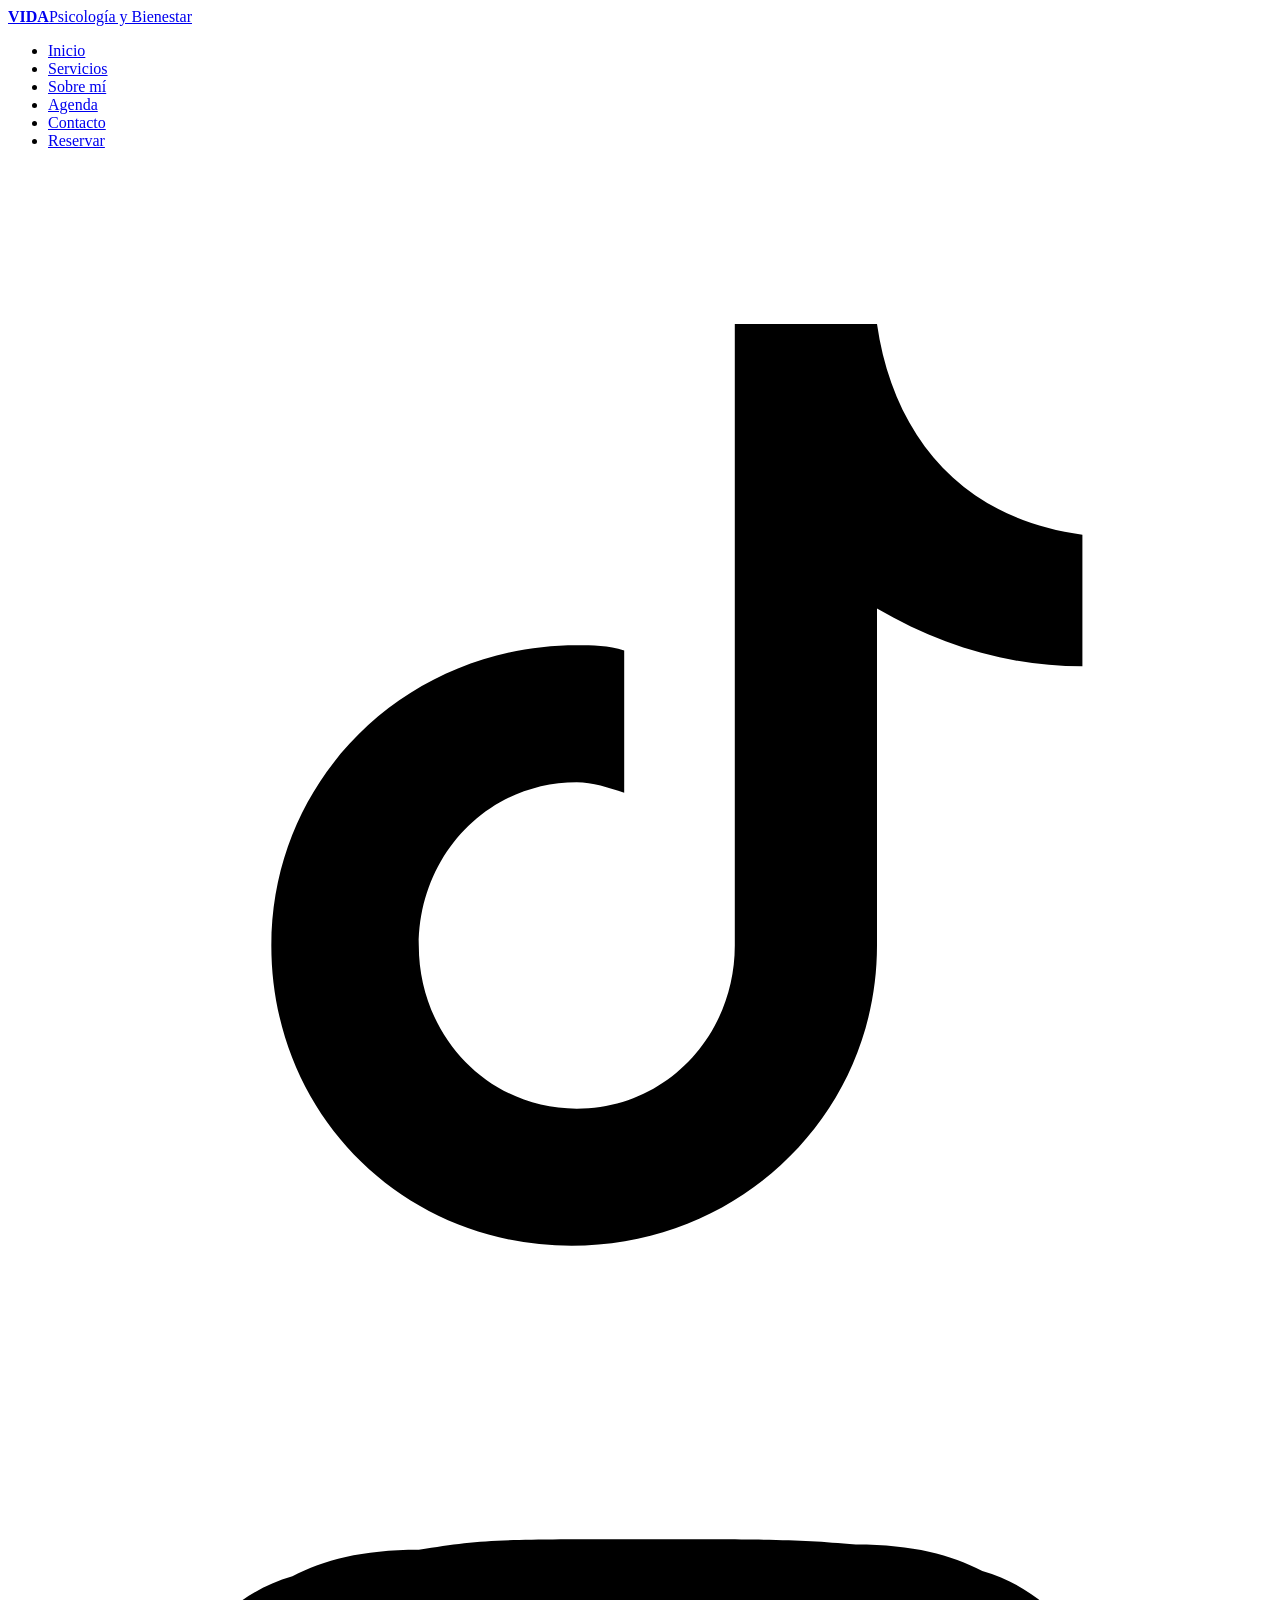
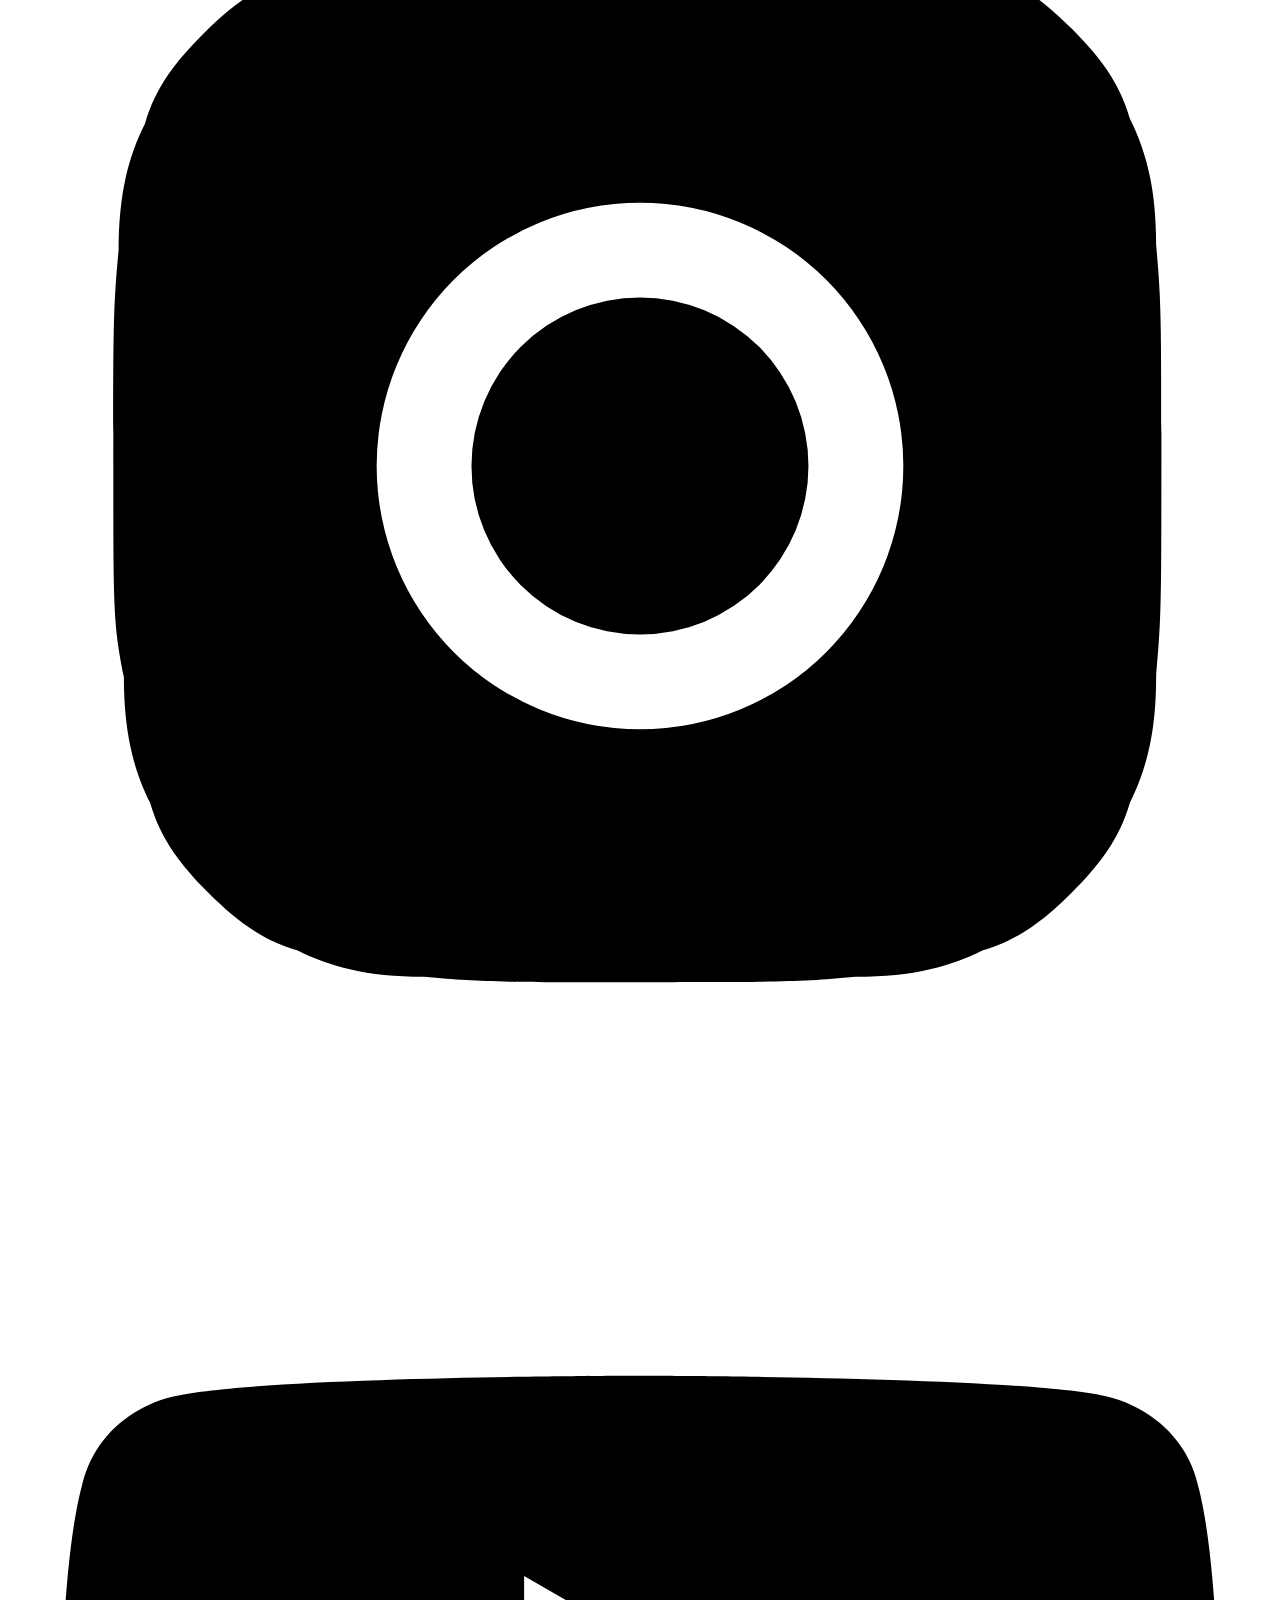
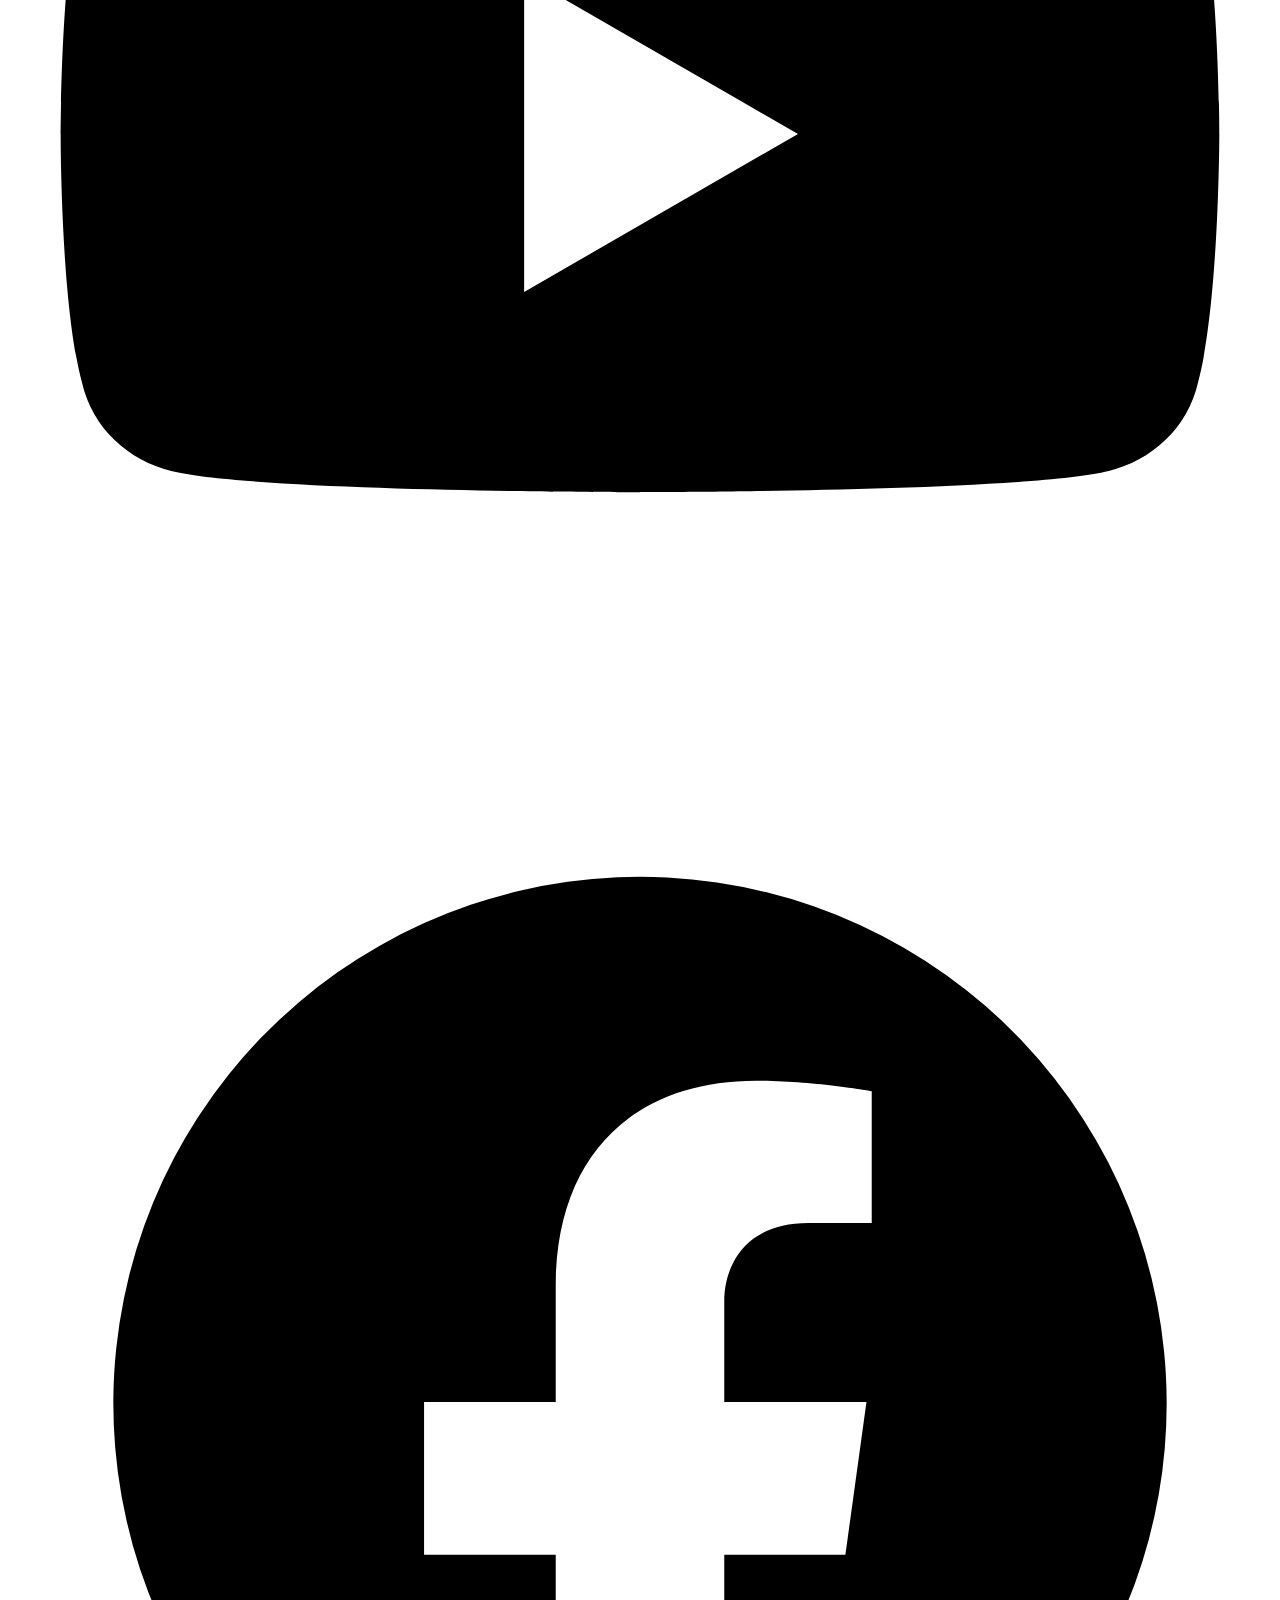
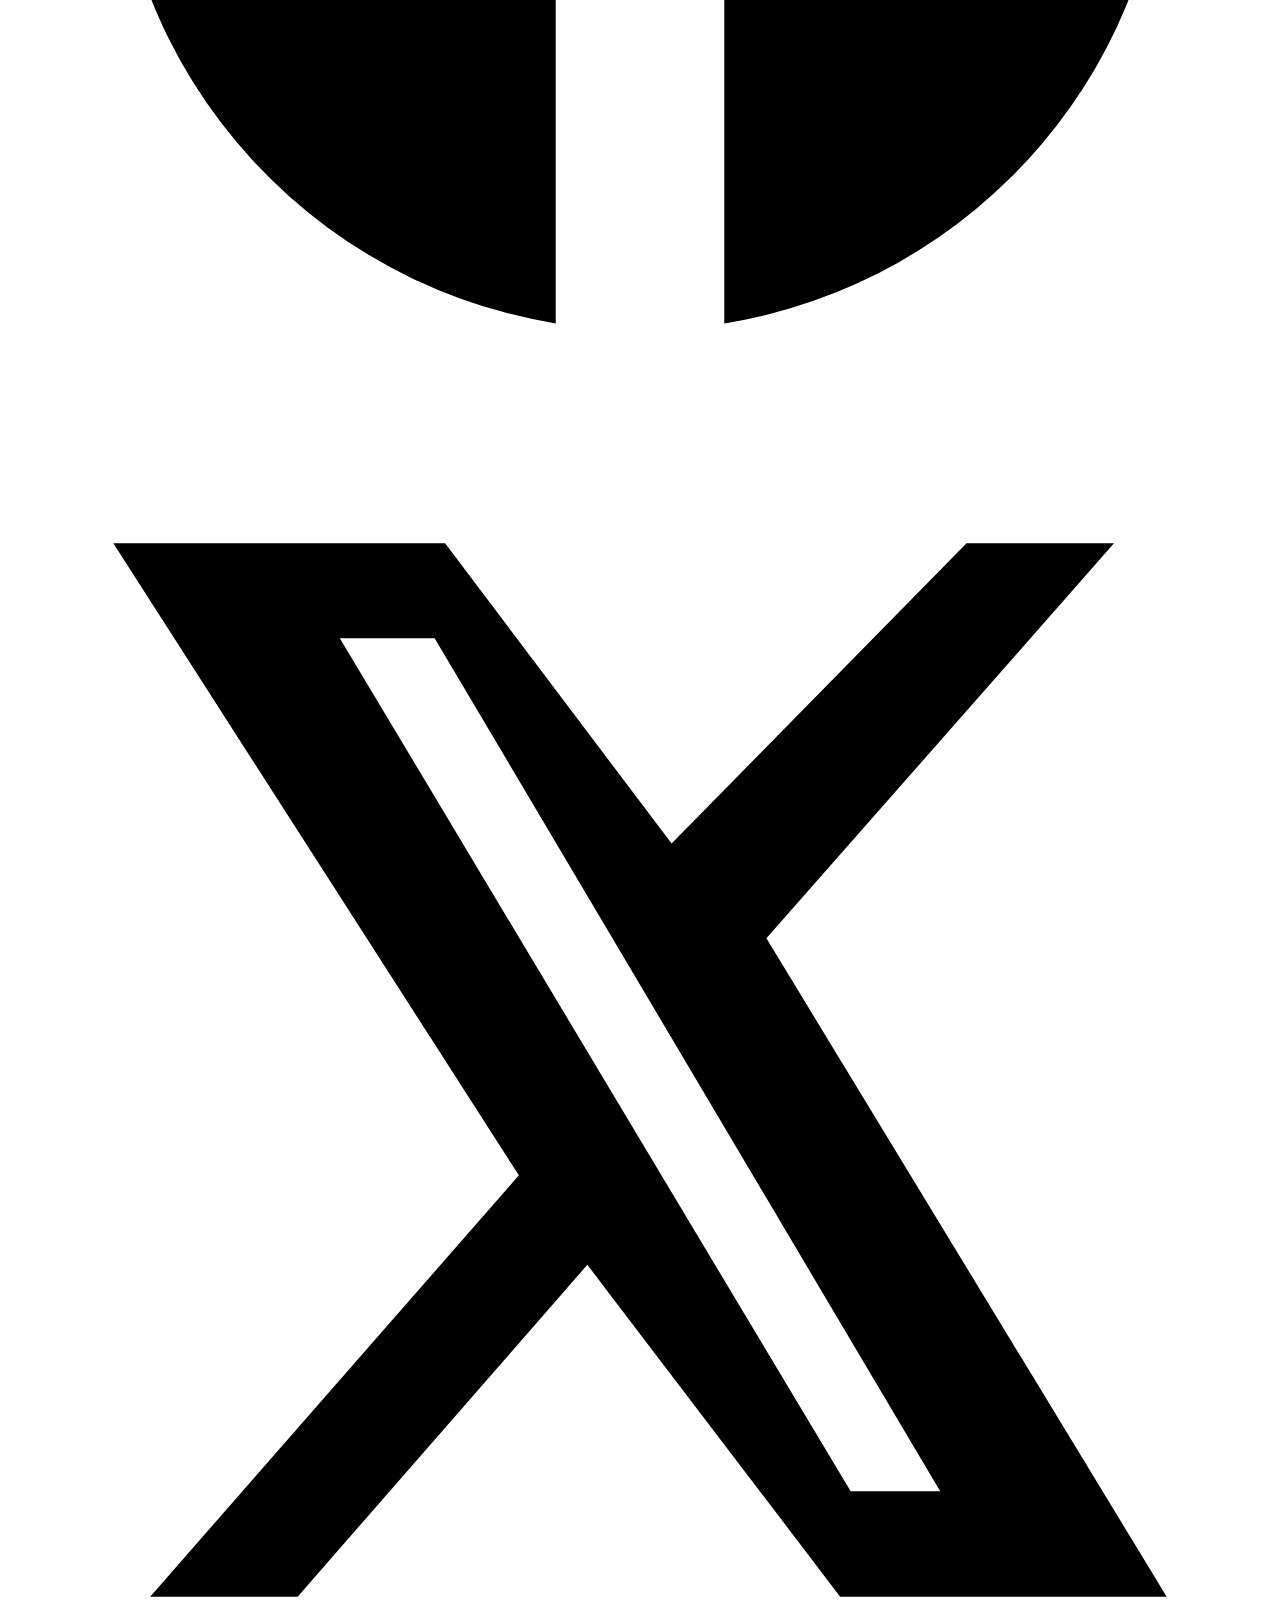
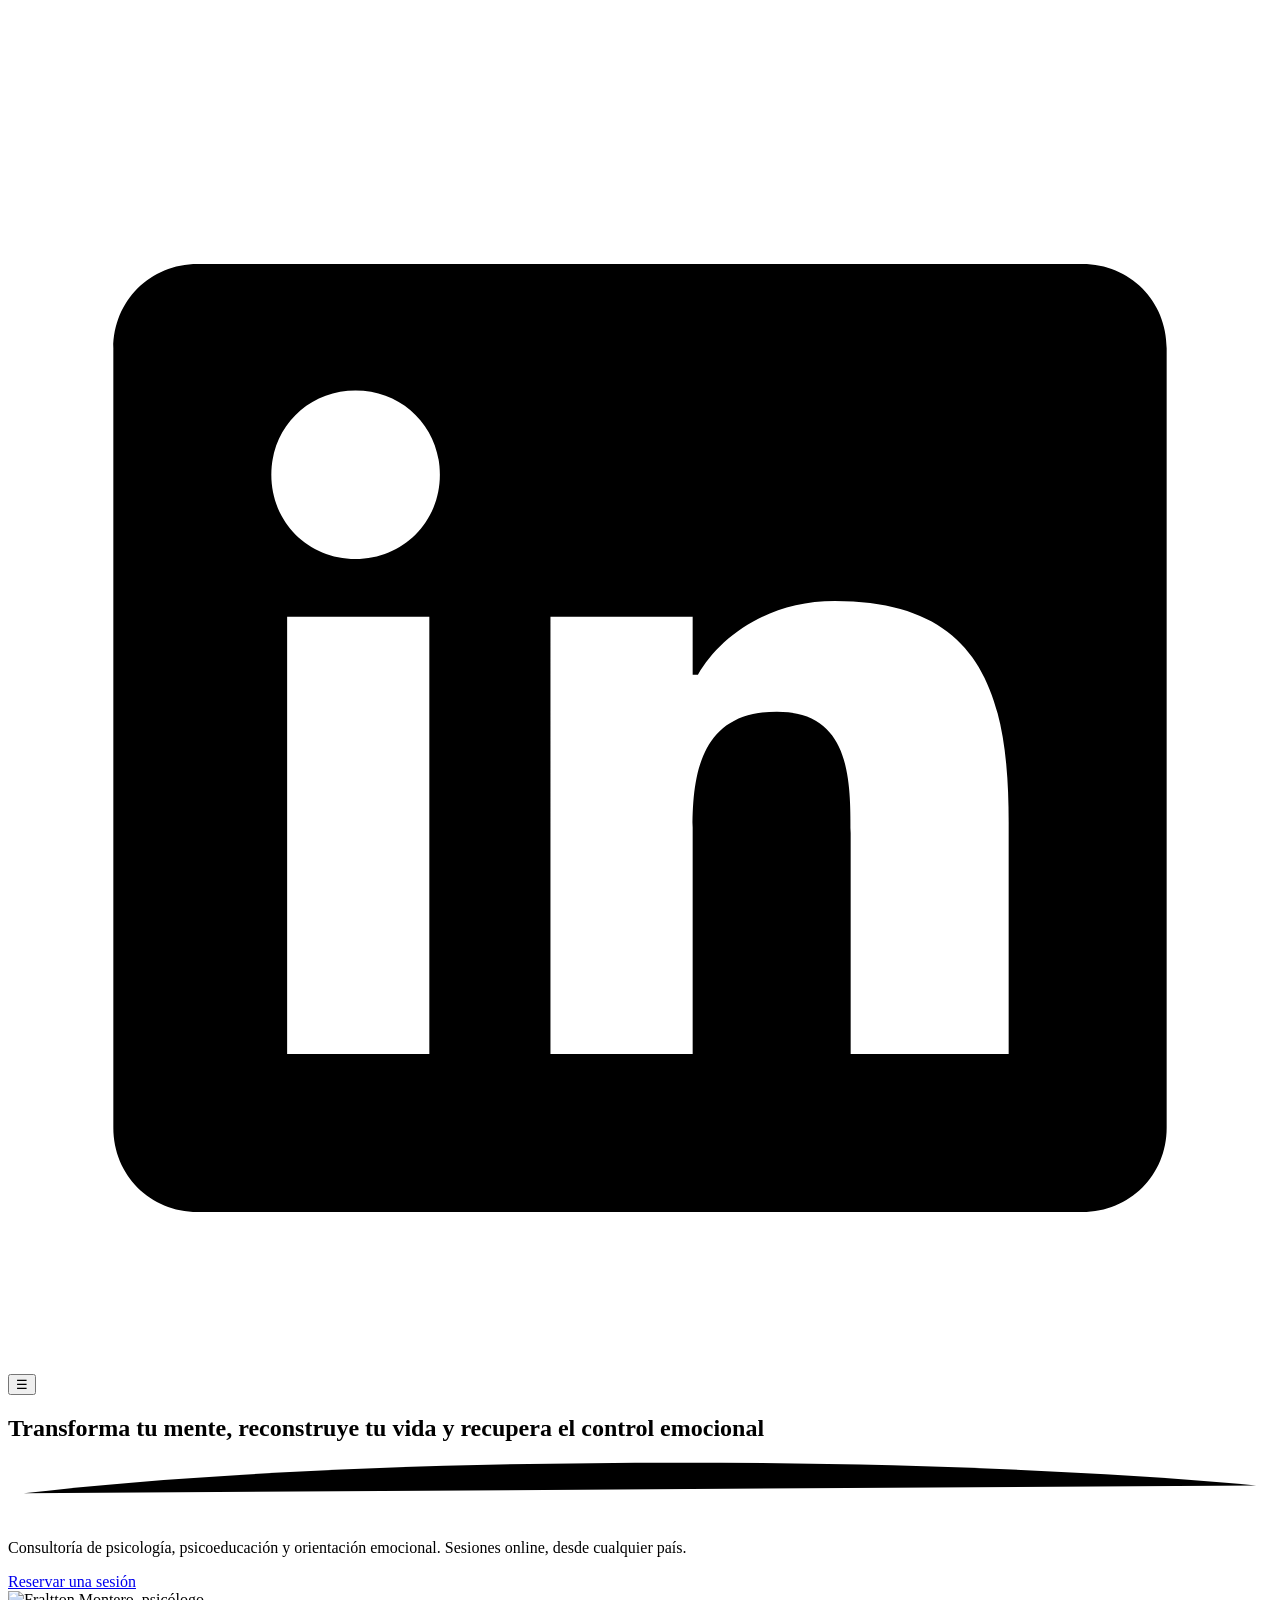
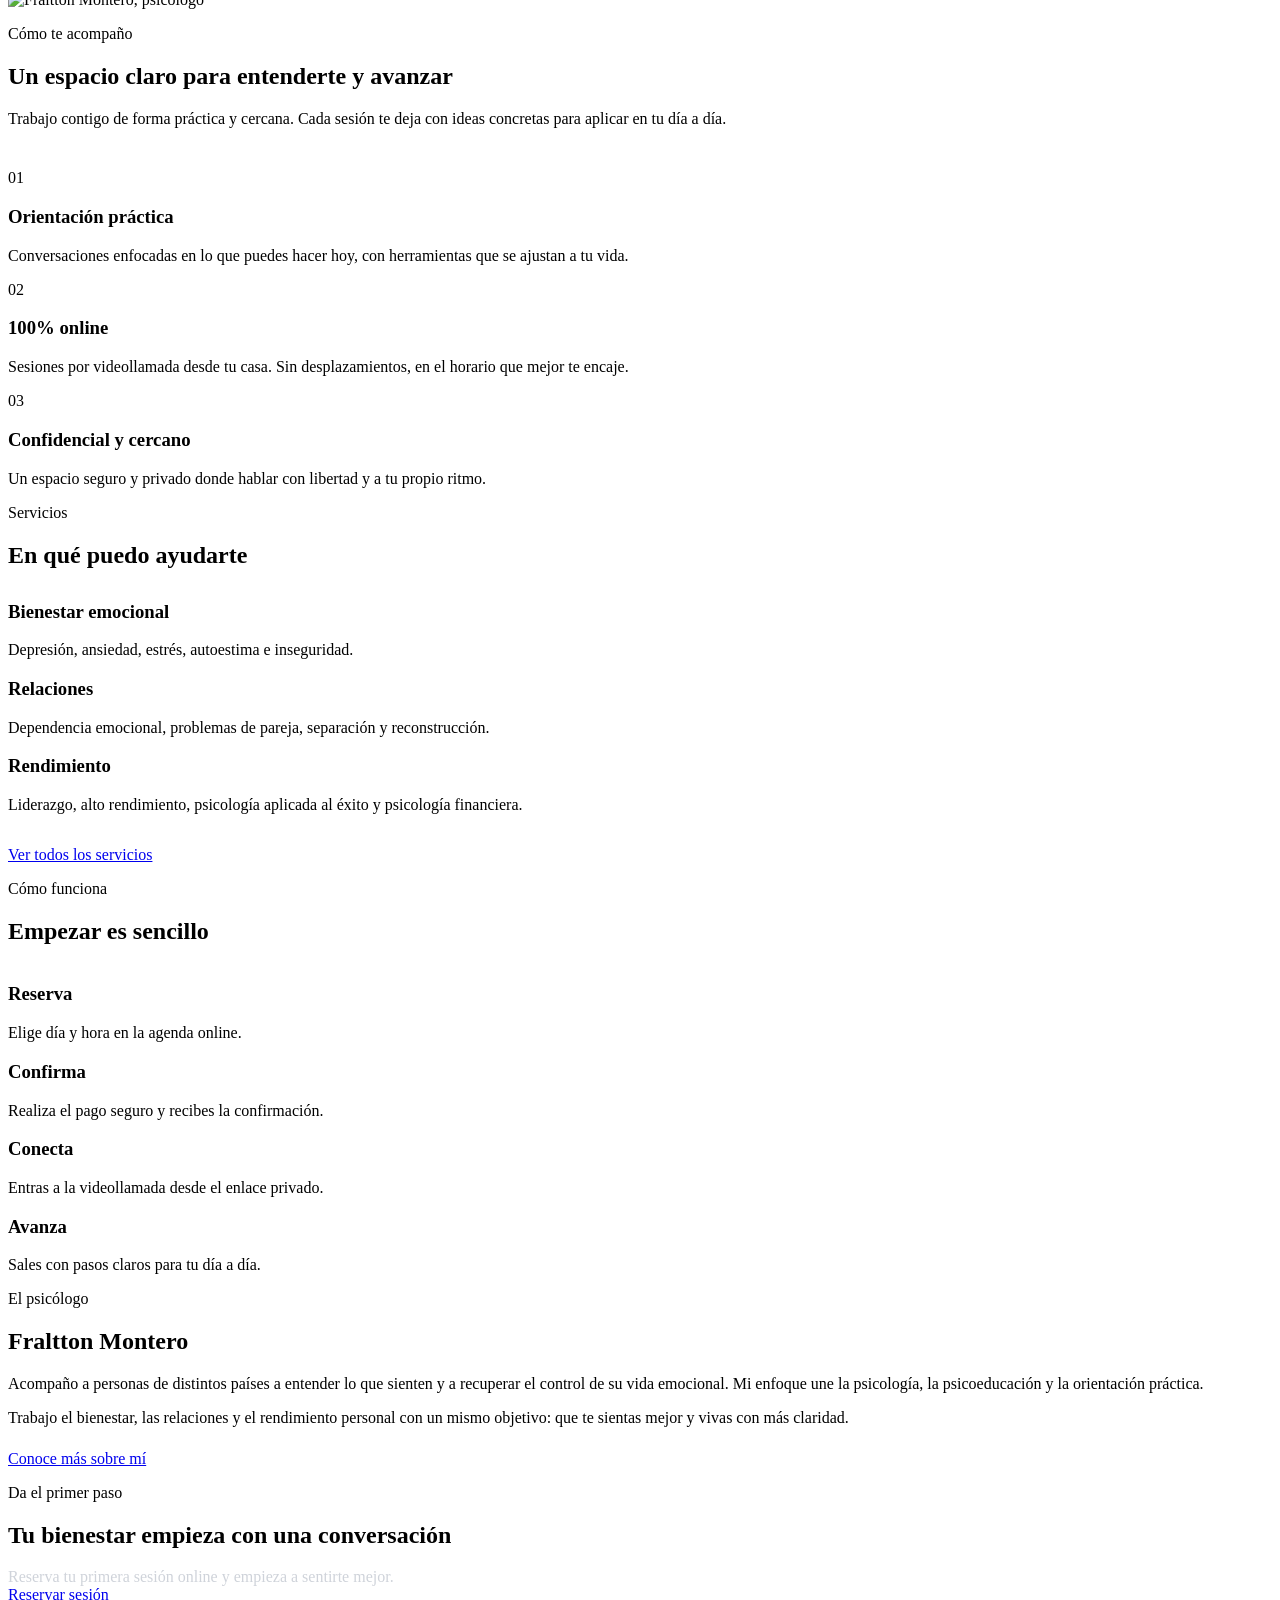
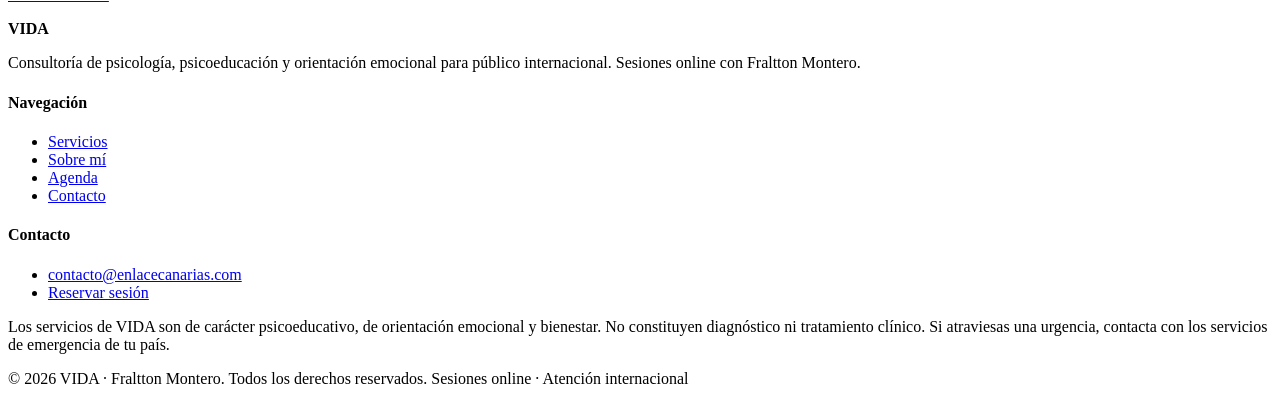
==== index.html @ 52d7aff0 "Add files via upload" ====
<!DOCTYPE html>
<html lang="es">
<head>
  <meta charset="UTF-8" />
  <meta name="viewport" content="width=device-width, initial-scale=1.0" />
  <title>VIDA · Consultoría de Psicología y Bienestar | Fraltton Montero</title>
  <meta name="description" content="Consultoría de psicología, psicoeducación y orientación emocional para público internacional. Sesiones online con el psicólogo Fraltton Montero." />
  <link rel="preconnect" href="https://fonts.googleapis.com">
  <link rel="preconnect" href="https://fonts.gstatic.com" crossorigin>
  <link href="https://fonts.googleapis.com/css2?family=Fraunces:opsz,wght@9..144,400;9..144,500;9..144,600&family=Mulish:wght@400;600;700;800&display=swap" rel="stylesheet">
  <link rel="stylesheet" href="assets/css/styles.css" />
</head>
<body data-page="inicio">

  <!-- HEADER -->
  <header class="site-header">
    <div class="wrap nav">
      <a class="brand" href="index.html"><b>VIDA</b><span>Psicología y Bienestar</span></a>
      <div class="nav-right">
        <ul class="nav-links">
          <li><a href="index.html" data-nav="inicio">Inicio</a></li>
          <li><a href="servicios.html" data-nav="servicios">Servicios</a></li>
          <li><a href="sobre-mi.html" data-nav="sobre-mi">Sobre mí</a></li>
          <li><a href="agenda.html" data-nav="agenda">Agenda</a></li>
          <li><a href="contacto.html" data-nav="contacto">Contacto</a></li>
          <li class="nav-cta"><a class="btn" href="agenda.html">Reservar</a></li>
        </ul>
        <div class="nav-social">
          <a href="#" aria-label="TikTok"><svg viewBox="0 0 24 24"><path d="M16.5 3c.3 2.1 1.6 3.7 3.9 4v2.5c-1.4 0-2.7-.4-3.9-1.1v6.4c0 3.2-2.6 5.7-5.8 5.7S5 18 5 14.8s2.6-5.7 5.8-5.7c.3 0 .6 0 .9.1v2.7c-.3-.1-.6-.2-.9-.2-1.7 0-3 1.4-3 3.1s1.3 3.1 3 3.1 3-1.4 3-3.1V3h2.7z"/></svg></a>
          <a href="#" aria-label="Instagram"><svg viewBox="0 0 24 24"><path d="M12 2c2.7 0 3 0 4.1.1 1.1 0 1.8.2 2.4.5.7.2 1.2.6 1.7 1.1s.9 1 1.1 1.7c.3.6.5 1.3.5 2.4.1 1.1.1 1.4.1 4.1s0 3-.1 4.1c0 1.1-.2 1.8-.5 2.4-.2.7-.6 1.2-1.1 1.7s-1 .9-1.7 1.1c-.6.3-1.3.5-2.4.5-1.1.1-1.4.1-4.1.1s-3 0-4.1-.1c-1.1 0-1.8-.2-2.4-.5-.7-.2-1.2-.6-1.7-1.1s-.9-1-1.1-1.7c-.3-.6-.5-1.3-.5-2.4C2 15 2 14.7 2 12s0-3 .1-4.1c0-1.1.2-1.8.5-2.4.2-.7.6-1.2 1.1-1.7s1-.9 1.7-1.1c.6-.3 1.3-.5 2.4-.5C9 2 9.3 2 12 2zm0 5a5 5 0 100 10 5 5 0 000-10zm0 8.2a3.2 3.2 0 110-6.4 3.2 3.2 0 010 6.4zM17.8 7a1.2 1.2 0 11-2.4 0 1.2 1.2 0 012.4 0z"/></svg></a>
          <a href="#" aria-label="YouTube"><svg viewBox="0 0 24 24"><path d="M23 12s0-3.2-.4-4.7c-.2-.9-.9-1.5-1.7-1.7C19.3 5.2 12 5.2 12 5.2s-7.3 0-8.9.4c-.8.2-1.5.8-1.7 1.7C1 8.8 1 12 1 12s0 3.2.4 4.7c.2.9.9 1.5 1.7 1.7 1.6.4 8.9.4 8.9.4s7.3 0 8.9-.4c.8-.2 1.5-.8 1.7-1.7.4-1.5.4-4.7.4-4.7zM9.8 15V9l5.2 3-5.2 3z"/></svg></a>
          <a href="#" aria-label="Facebook"><svg viewBox="0 0 24 24"><path d="M22 12a10 10 0 10-11.6 9.9v-7H7.9V12h2.5V9.8c0-2.5 1.5-3.9 3.8-3.9 1.1 0 2.2.2 2.2.2v2.5h-1.2c-1.2 0-1.6.8-1.6 1.5V12h2.7l-.4 2.9h-2.3v7A10 10 0 0022 12z"/></svg></a>
          <a href="#" aria-label="X"><svg viewBox="0 0 24 24"><path d="M18.2 2H21l-6.6 7.5L22 22h-6.2l-4.8-6.3L5.5 22H2.7l7-8L2 2h6.3l4.3 5.7L18.2 2zm-2.2 18h1.7L8.1 3.8H6.3L16 20z"/></svg></a>
          <a href="#" aria-label="LinkedIn"><svg viewBox="0 0 24 24"><path d="M20.4 3H3.6C2.7 3 2 3.7 2 4.6v14.8c0 .9.7 1.6 1.6 1.6h16.8c.9 0 1.6-.7 1.6-1.6V4.6c0-.9-.7-1.6-1.6-1.6zM8 18H5.3V9.7H8V18zM6.6 8.6c-.9 0-1.6-.7-1.6-1.6s.7-1.6 1.6-1.6 1.6.7 1.6 1.6-.7 1.6-1.6 1.6zM18.7 18H16v-4.2c0-1 0-2.3-1.4-2.3s-1.6 1.1-1.6 2.2V18H10.3V9.7H13v1.1h.1c.4-.7 1.3-1.4 2.6-1.4 2.8 0 3.3 1.8 3.3 4.2V18z"/></svg></a>
        </div>
      </div>
      <button class="nav-toggle" aria-label="Abrir menú">☰</button>
    </div>
  </header>

  <!-- HERO -->
  <section class="hero-feature">
    <div class="wrap">
      <div class="hero-text">
        <h1>Transforma tu mente, reconstruye tu vida y recupera <span class="hero-underline">el control emocional<svg viewBox="0 0 320 18" preserveAspectRatio="none"><path d="M4 13 C 90 3, 230 3, 316 11"/></svg></span></h1>
        <p class="hero-sub">Consultoría de psicología, psicoeducación y orientación emocional. Sesiones online, desde cualquier país.</p>
        <div class="hero-actions">
          <a class="btn btn--light" href="agenda.html">Reservar una sesión</a>
          <a class="btn btn--ghost" href="servicios.html" style="border-color:#fff;color:#fff">Ver servicios</a>
        </div>
      </div>
    </div>
    <img class="hero-cutout" src="assets/img/fraltton.png" alt="Fraltton Montero, psicólogo" />
  </section>

  <!-- VALOR -->
  <section class="section section--tint">
    <div class="wrap center">
      <p class="eyebrow">Cómo te acompaño</p>
      <h2>Un espacio claro para entenderte y avanzar</h2>
      <p class="lead">Trabajo contigo de forma práctica y cercana. Cada sesión te deja con ideas concretas para aplicar en tu día a día.</p>
    </div>
    <div class="wrap grid grid-3" style="margin-top:2.6rem">
      <article class="card">
        <span class="num">01</span>
        <h3>Orientación práctica</h3>
        <p>Conversaciones enfocadas en lo que puedes hacer hoy, con herramientas que se ajustan a tu vida.</p>
      </article>
      <article class="card">
        <span class="num">02</span>
        <h3>100% online</h3>
        <p>Sesiones por videollamada desde tu casa. Sin desplazamientos, en el horario que mejor te encaje.</p>
      </article>
      <article class="card">
        <span class="num">03</span>
        <h3>Confidencial y cercano</h3>
        <p>Un espacio seguro y privado donde hablar con libertad y a tu propio ritmo.</p>
      </article>
    </div>
  </section>

  <!-- SERVICIOS RESUMEN -->
  <section class="section">
    <div class="wrap">
      <p class="eyebrow">Servicios</p>
      <h2>En qué puedo ayudarte</h2>
      <div class="grid grid-3" style="margin-top:2rem">
        <article class="card"><h3>Bienestar emocional</h3><p>Depresión, ansiedad, estrés, autoestima e inseguridad.</p></article>
        <article class="card"><h3>Relaciones</h3><p>Dependencia emocional, problemas de pareja, separación y reconstrucción.</p></article>
        <article class="card"><h3>Rendimiento</h3><p>Liderazgo, alto rendimiento, psicología aplicada al éxito y psicología financiera.</p></article>
      </div>
      <p style="margin-top:2rem"><a class="btn btn--ghost" href="servicios.html">Ver todos los servicios</a></p>
    </div>
  </section>

  <!-- CÓMO FUNCIONA -->
  <section class="section section--tint">
    <div class="wrap">
      <p class="eyebrow">Cómo funciona</p>
      <h2>Empezar es sencillo</h2>
      <div class="steps" style="margin-top:2.4rem">
        <div class="step"><h3>Reserva</h3><p>Elige día y hora en la agenda online.</p></div>
        <div class="step"><h3>Confirma</h3><p>Realiza el pago seguro y recibes la confirmación.</p></div>
        <div class="step"><h3>Conecta</h3><p>Entras a la videollamada desde el enlace privado.</p></div>
        <div class="step"><h3>Avanza</h3><p>Sales con pasos claros para tu día a día.</p></div>
      </div>
    </div>
  </section>

  <!-- SOBRE -->
  <section class="section">
    <div class="wrap about-grid">
      <div class="portrait" style="background-image:url('assets/img/psicologo.png')" role="img" aria-label="Fraltton Montero, psicólogo"></div>
      <div>
        <p class="eyebrow">El psicólogo</p>
        <h2>Fraltton Montero</h2>
        <p>Acompaño a personas de distintos países a entender lo que sienten y a recuperar el control de su vida emocional. Mi enfoque une la psicología, la psicoeducación y la orientación práctica.</p>
        <p>Trabajo el bienestar, las relaciones y el rendimiento personal con un mismo objetivo: que te sientas mejor y vivas con más claridad.</p>
        <p style="margin-top:1.4rem"><a class="btn btn--ghost" href="sobre-mi.html">Conoce más sobre mí</a></p>
      </div>
    </div>
  </section>

  <!-- CTA -->
  <section class="section section--ink">
    <div class="wrap cta-band">
      <p class="eyebrow">Da el primer paso</p>
      <h2>Tu bienestar empieza con una conversación</h2>
      <p class="lead" style="color:#cfd3da;margin:1rem auto 0">Reserva tu primera sesión online y empieza a sentirte mejor.</p>
      <a class="btn btn--light" href="agenda.html">Reservar sesión</a>
    </div>
  </section>

  <!-- FOOTER -->
  <footer class="site-footer">
    <div class="wrap">
      <div class="footer-grid">
        <div>
          <p class="footer-brand"><b>VIDA</b></p>
          <p>Consultoría de psicología, psicoeducación y orientación emocional para público internacional. Sesiones online con Fraltton Montero.</p>
        </div>
        <div>
          <h4>Navegación</h4>
          <ul>
            <li><a href="servicios.html">Servicios</a></li>
            <li><a href="sobre-mi.html">Sobre mí</a></li>
            <li><a href="agenda.html">Agenda</a></li>
            <li><a href="contacto.html">Contacto</a></li>
          </ul>
        </div>
        <div>
          <h4>Contacto</h4>
          <ul>
            <li><a href="mailto:contacto@enlacecanarias.com">contacto@enlacecanarias.com</a></li>
            <li><a href="agenda.html">Reservar sesión</a></li>
          </ul>
        </div>
      </div>
      <p class="disclaimer">Los servicios de VIDA son de carácter psicoeducativo, de orientación emocional y bienestar. No constituyen diagnóstico ni tratamiento clínico. Si atraviesas una urgencia, contacta con los servicios de emergencia de tu país.</p>
      <div class="footer-note">
        <span>© 2026 VIDA · Fraltton Montero. Todos los derechos reservados.</span>
        <span>Sesiones online · Atención internacional</span>
      </div>
    </div>
  </footer>

  <script src="assets/js/main.js"></script>
</body>
</html>
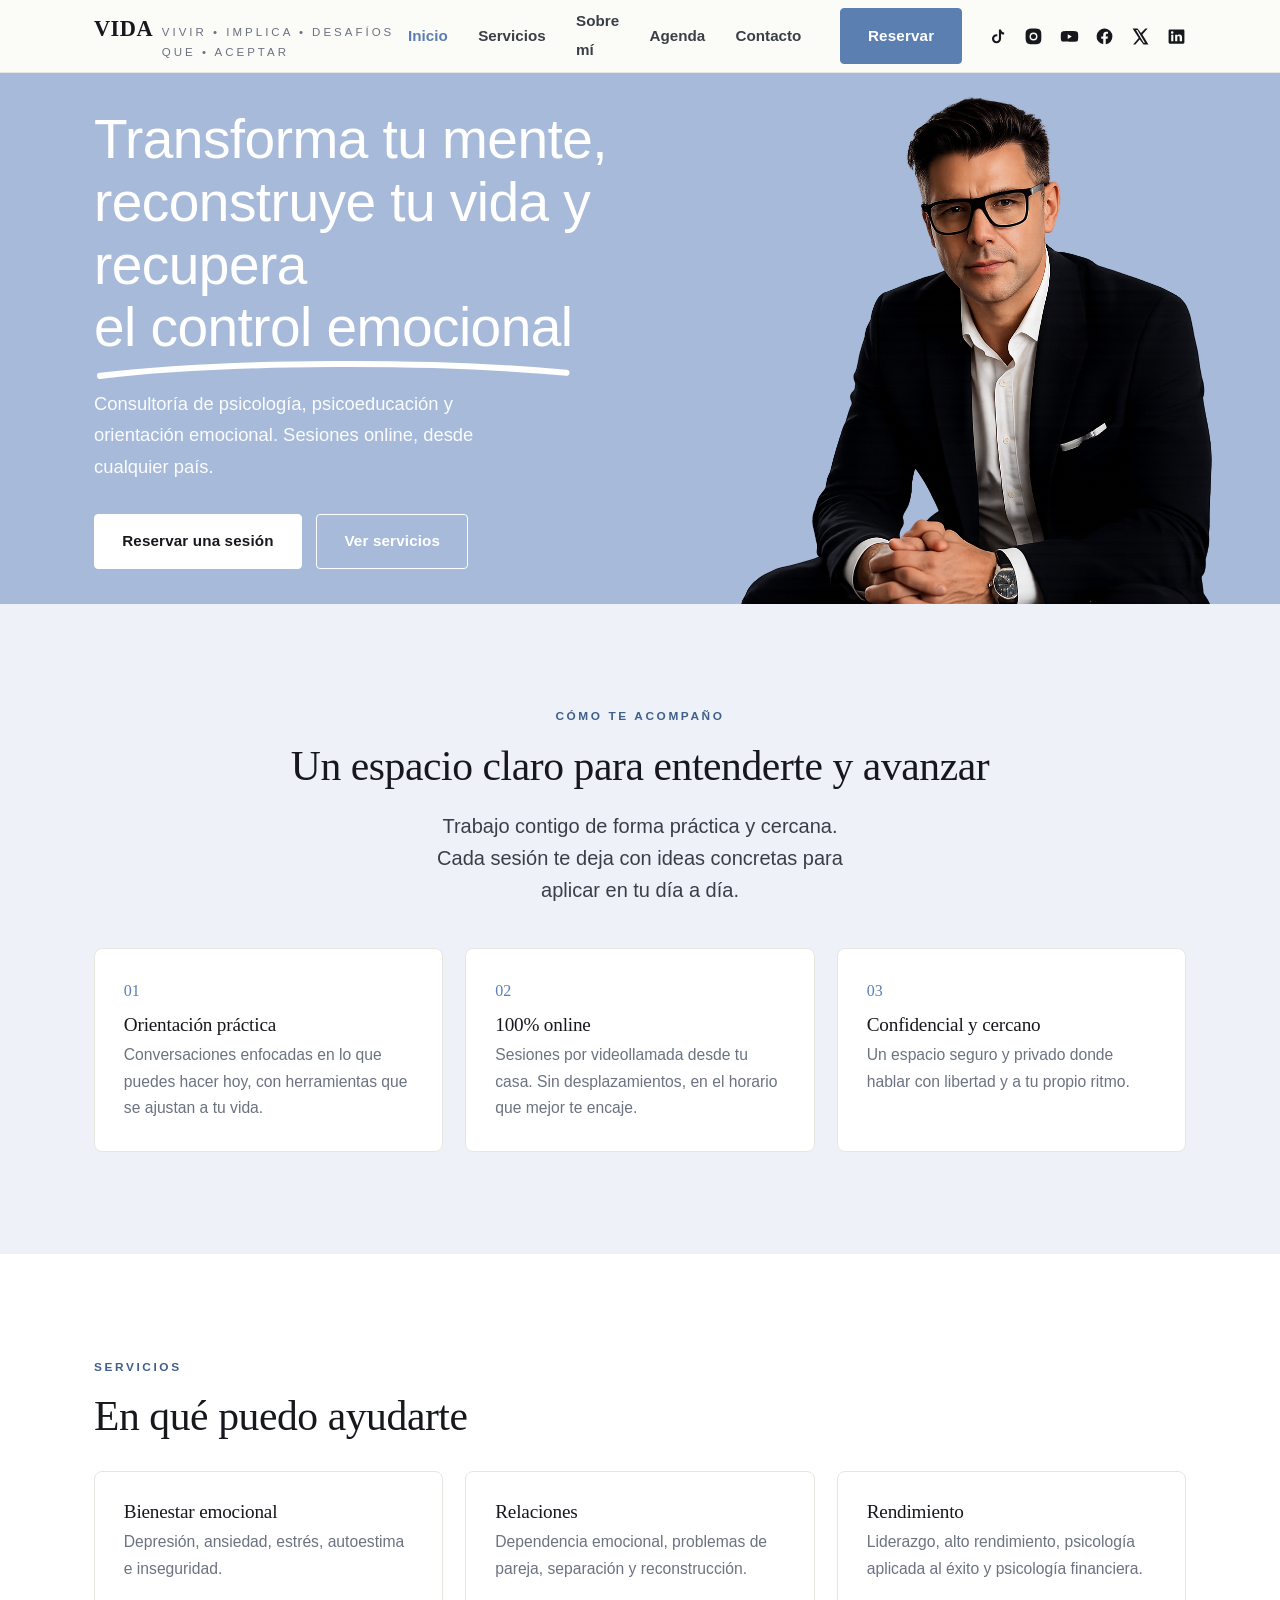
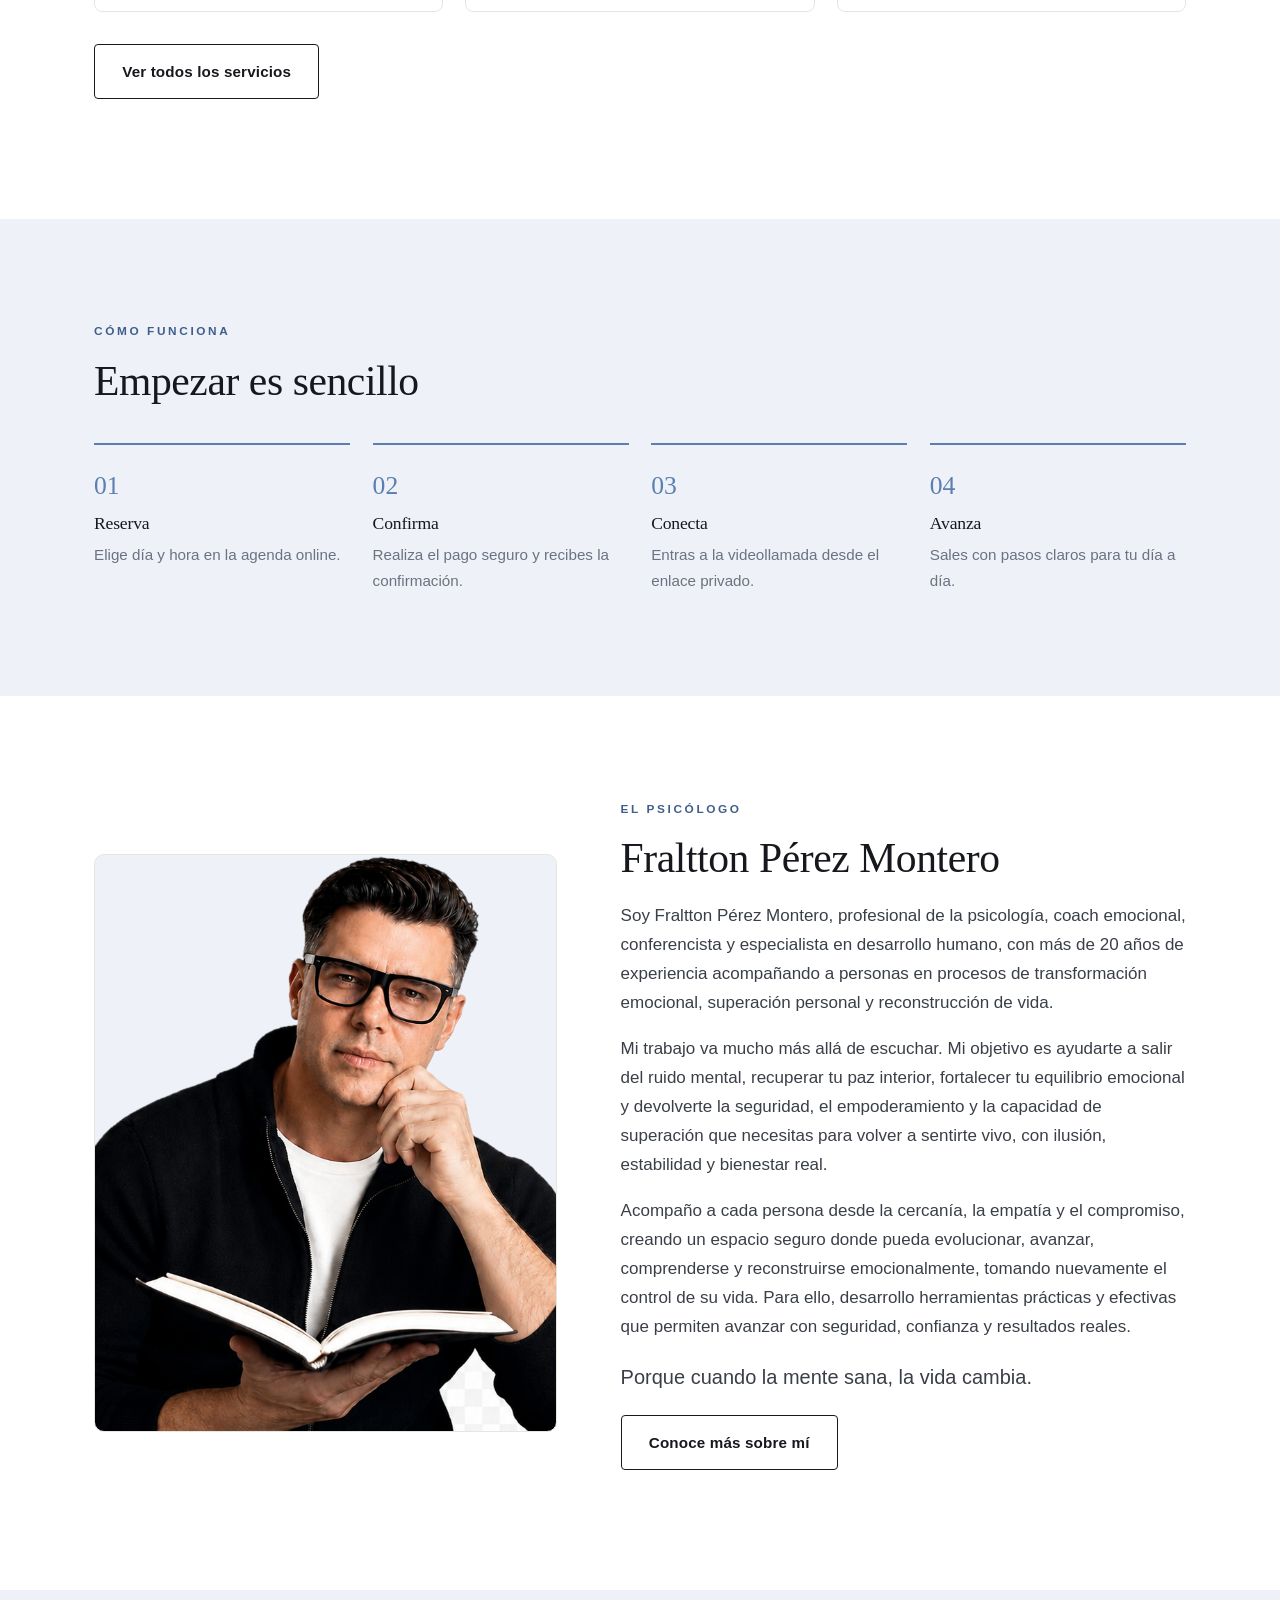
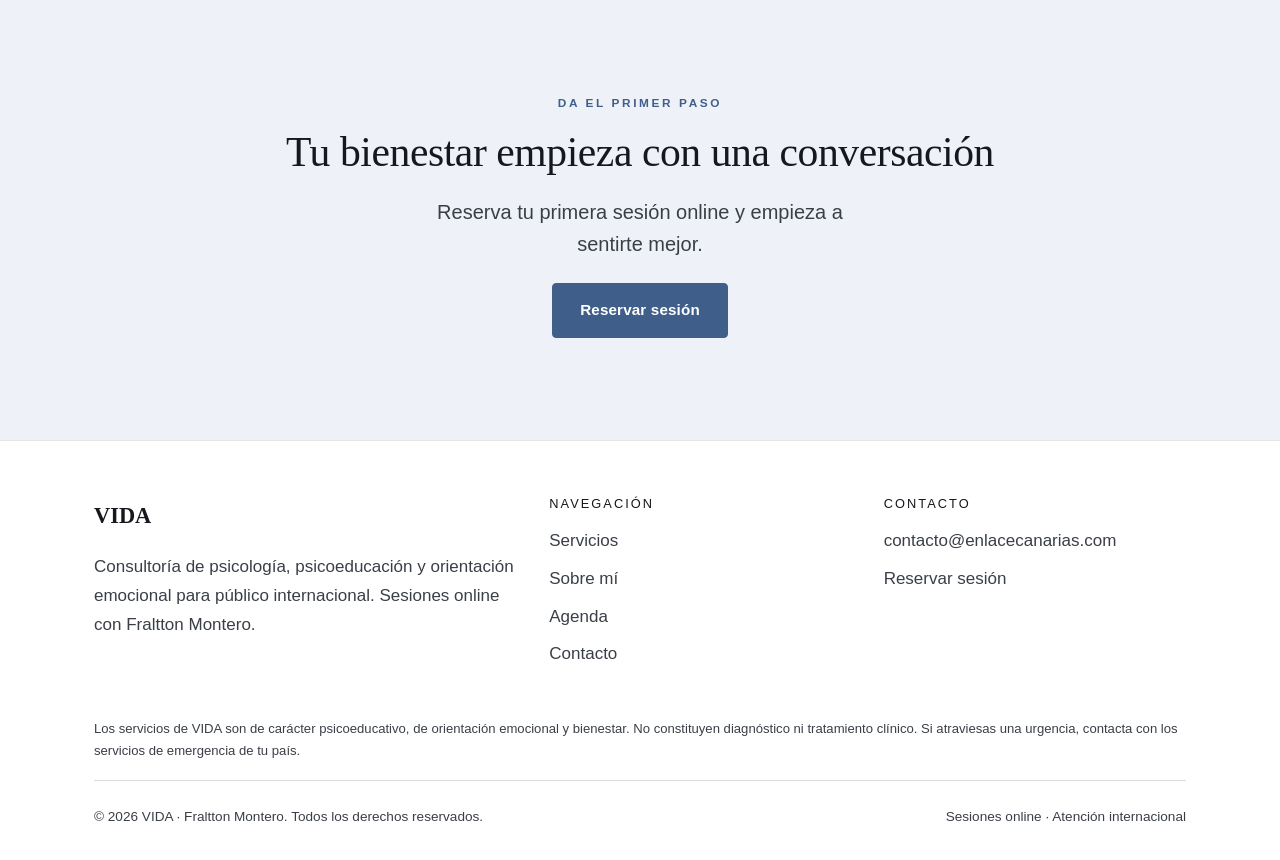
==== commit 1a08082e: "Add files via upload" ====
--- a/index.html
+++ b/index.html
@@ -15,7 +15,7 @@
   <!-- HEADER -->
   <header class="site-header">
     <div class="wrap nav">
-      <a class="brand" href="index.html"><b>VIDA</b><span>Psicología y Bienestar</span></a>
+      <a class="brand" href="index.html"><b>VIDA</b><span class="brand-tag">vivir • implica • desafíos que • aceptar</span></a>
       <div class="nav-right">
         <ul class="nav-links">
           <li><a href="index.html" data-nav="inicio">Inicio</a></li>
@@ -113,9 +113,11 @@
       <div class="portrait" style="background-image:url('assets/img/psicologo.png')" role="img" aria-label="Fraltton Montero, psicólogo"></div>
       <div>
         <p class="eyebrow">El psicólogo</p>
-        <h2>Fraltton Montero</h2>
-        <p>Acompaño a personas de distintos países a entender lo que sienten y a recuperar el control de su vida emocional. Mi enfoque une la psicología, la psicoeducación y la orientación práctica.</p>
-        <p>Trabajo el bienestar, las relaciones y el rendimiento personal con un mismo objetivo: que te sientas mejor y vivas con más claridad.</p>
+        <h2>Fraltton Pérez Montero</h2>
+        <p>Soy Fraltton Pérez Montero, profesional de la psicología, coach emocional, conferencista y especialista en desarrollo humano, con más de 20 años de experiencia acompañando a personas en procesos de transformación emocional, superación personal y reconstrucción de vida.</p>
+        <p>Mi trabajo va mucho más allá de escuchar. Mi objetivo es ayudarte a salir del ruido mental, recuperar tu paz interior, fortalecer tu equilibrio emocional y devolverte la seguridad, el empoderamiento y la capacidad de superación que necesitas para volver a sentirte vivo, con ilusión, estabilidad y bienestar real.</p>
+        <p>Acompaño a cada persona desde la cercanía, la empatía y el compromiso, creando un espacio seguro donde pueda evolucionar, avanzar, comprenderse y reconstruirse emocionalmente, tomando nuevamente el control de su vida. Para ello, desarrollo herramientas prácticas y efectivas que permiten avanzar con seguridad, confianza y resultados reales.</p>
+        <p class="lead" style="margin-top:1.2rem">Porque cuando la mente sana, la vida cambia.</p>
         <p style="margin-top:1.4rem"><a class="btn btn--ghost" href="sobre-mi.html">Conoce más sobre mí</a></p>
       </div>
     </div>
@@ -126,7 +128,7 @@
     <div class="wrap cta-band">
       <p class="eyebrow">Da el primer paso</p>
       <h2>Tu bienestar empieza con una conversación</h2>
-      <p class="lead" style="color:#cfd3da;margin:1rem auto 0">Reserva tu primera sesión online y empieza a sentirte mejor.</p>
+      <p class="lead" style="margin:1rem auto 0">Reserva tu primera sesión online y empieza a sentirte mejor.</p>
       <a class="btn btn--light" href="agenda.html">Reservar sesión</a>
     </div>
   </section>
--- a/assets/css/styles.css
+++ b/assets/css/styles.css
@@ -0,0 +1,292 @@
+/* ==========================================================================
+   VIDA · Fraltton Montero · Consultoría de Psicología y Bienestar
+   Estilo: minimalista, blanco y negro con acento azul sereno
+   ========================================================================== */
+
+:root {
+  /* Color */
+  --ink: #16181d;
+  --ink-soft: #3a3f47;
+  --muted: #6b7280;
+  --line: #e6e6e1;
+  --paper: #fbfbf8;
+  --paper-2: #f3f3ee;
+  --white: #ffffff;
+
+  /* Acento azul sereno */
+  --accent: #5b7fb0;
+  --accent-deep: #3f5f8a;
+  --accent-soft: #eef2f8;
+
+  /* Azul claro (estilo hero) */
+  --sky: #a7bad9;
+  --sky-deep: #91a8cd;
+  --sky-tint: #eef2f8;
+
+  /* Tipografía */
+  --serif: "Fraunces", Georgia, "Times New Roman", serif;
+  --sans: "Mulish", -apple-system, BlinkMacSystemFont, "Segoe UI", sans-serif;
+
+  /* Métrica */
+  --maxw: 1140px;
+  --gap: clamp(1.25rem, 3vw, 2.5rem);
+  --radius: 4px;
+}
+
+/* Reset --------------------------------------------------------------- */
+*, *::before, *::after { box-sizing: border-box; }
+html { scroll-behavior: smooth; -webkit-text-size-adjust: 100%; }
+body {
+  margin: 0;
+  font-family: var(--sans);
+  font-size: 1.0625rem;
+  line-height: 1.7;
+  color: var(--ink-soft);
+  background: var(--white);
+  -webkit-font-smoothing: antialiased;
+}
+img { max-width: 100%; display: block; }
+a { color: var(--accent); text-decoration: none; transition: color .2s ease; }
+a:hover { color: var(--accent-deep); }
+
+h1, h2, h3, h4 {
+  font-family: var(--serif);
+  color: var(--ink);
+  font-weight: 500;
+  line-height: 1.12;
+  letter-spacing: -0.01em;
+  margin: 0 0 .5em;
+}
+h1 { font-size: clamp(2.4rem, 5.5vw, 4rem); font-weight: 400; }
+h2 { font-size: clamp(1.8rem, 3.5vw, 2.6rem); }
+h3 { font-size: 1.35rem; }
+p { margin: 0 0 1.1rem; }
+
+.eyebrow {
+  font-family: var(--sans);
+  text-transform: uppercase;
+  letter-spacing: .22em;
+  font-size: .74rem;
+  font-weight: 700;
+  color: var(--accent-deep);
+  margin-bottom: 1rem;
+}
+
+/* Layout -------------------------------------------------------------- */
+.wrap { max-width: var(--maxw); margin: 0 auto; padding: 0 1.5rem; }
+.section { padding: clamp(3.5rem, 8vw, 7rem) 0; }
+.section--tint { background: var(--sky-tint); }
+.section--ink { background: var(--sky-tint); color: var(--ink-soft); }
+.section--ink h2, .section--ink h3 { color: var(--ink); }
+.section--ink .lead { color: var(--ink-soft) !important; }
+.section--ink .btn--light { background: var(--accent-deep); border-color: var(--accent-deep); color: var(--white); }
+.section--ink .btn--light:hover { background: var(--ink); border-color: var(--ink); color: var(--white); }
+.lead { font-size: 1.25rem; line-height: 1.6; color: var(--ink-soft); max-width: 38ch; }
+.center { text-align: center; }
+.center .lead { margin-left: auto; margin-right: auto; }
+
+/* Buttons ------------------------------------------------------------- */
+.btn {
+  display: inline-block;
+  font-family: var(--sans);
+  font-weight: 700;
+  font-size: .95rem;
+  letter-spacing: .01em;
+  padding: .85rem 1.7rem;
+  border-radius: var(--radius);
+  border: 1.5px solid var(--ink);
+  background: var(--ink);
+  color: var(--white);
+  cursor: pointer;
+  transition: all .2s ease;
+}
+.btn:hover { background: var(--accent-deep); border-color: var(--accent-deep); color: var(--white); }
+.btn--ghost { background: transparent; color: var(--ink); }
+.btn--ghost:hover { background: var(--ink); color: var(--white); }
+.btn--light { background: var(--white); border-color: var(--white); color: var(--ink); }
+.btn--light:hover { background: var(--accent); border-color: var(--accent); color: var(--white); }
+
+/* Header -------------------------------------------------------------- */
+.site-header {
+  position: sticky; top: 0; z-index: 50;
+  background: rgba(251,251,248,.88);
+  backdrop-filter: saturate(180%) blur(10px);
+  border-bottom: 1px solid var(--line);
+}
+.nav { display: flex; align-items: center; justify-content: space-between; height: 72px; }
+.brand { display: flex; align-items: baseline; gap: .55rem; font-family: var(--serif); font-size: 1.4rem; color: var(--ink); }
+.brand b { font-weight: 600; letter-spacing: .02em; }
+.brand span { font-size: .72rem; letter-spacing: .26em; text-transform: uppercase; color: var(--muted); font-family: var(--sans); }
+.nav-links { display: flex; align-items: center; gap: 1.9rem; list-style: none; margin: 0; padding: 0; }
+.nav-links a { color: var(--ink-soft); font-weight: 600; font-size: .95rem; }
+.nav-links a:hover, .nav-links a.active { color: var(--accent); }
+.nav-cta { margin-left: .5rem; }
+.nav-cta .btn { background: var(--accent); border-color: var(--accent); color: var(--white); }
+.nav-cta .btn:hover { background: var(--accent-deep); border-color: var(--accent-deep); }
+.nav-toggle { display: none; background: none; border: 0; font-size: 1.6rem; color: var(--ink); cursor: pointer; }
+
+.nav-right { display: flex; align-items: center; }
+
+/* Social icons en cabecera */
+.nav-social { display: flex; align-items: center; gap: 1.05rem; margin-left: 1.6rem; }
+.nav-social a { display: inline-flex; color: var(--ink); }
+.nav-social a:hover { color: var(--accent); }
+.nav-social svg { width: 19px; height: 19px; fill: currentColor; display: block; }
+
+/* Hero estilo Dr Julie ------------------------------------------------ */
+.hero-feature { background: var(--sky); position: relative; overflow: hidden; }
+.hero-feature .wrap { position: relative; z-index: 2; }
+.hero-feature .hero-text {
+  min-height: 400px; display: flex; flex-direction: column; justify-content: center;
+  max-width: 560px; padding: 2.2rem 0;
+}
+.hero-feature h1 {
+  color: var(--white); font-family: var(--sans); font-weight: 300;
+  font-size: clamp(2.1rem, 4.3vw, 3.5rem); line-height: 1.14; letter-spacing: -0.01em;
+  margin: 0;
+}
+.hero-feature .hero-underline { position: relative; display: inline-block; white-space: nowrap; }
+.hero-feature .hero-underline svg { position: absolute; left: 0; bottom: -.45em; width: 100%; height: .5em; }
+.hero-feature .hero-underline svg path { stroke: var(--white); stroke-width: 4; fill: none; stroke-linecap: round; }
+.hero-feature .hero-sub { color: var(--white); font-size: 1.15rem; max-width: 40ch; margin: 1.8rem 0 0; opacity: .95; }
+.hero-feature .hero-actions { margin-top: 2rem; }
+.hero-feature .btn--light { border-color: var(--white); }
+.hero-cutout {
+  position: absolute; right: 3%; bottom: 0; height: 102%;
+  width: auto; max-width: 42%; object-fit: contain; object-position: bottom right;
+  z-index: 1; pointer-events: none;
+}
+
+/* Hero ---------------------------------------------------------------- */
+.hero { padding: clamp(3.5rem, 9vw, 8rem) 0 clamp(3rem, 7vw, 6rem); }
+.hero-grid { display: grid; grid-template-columns: 1.15fr .85fr; gap: clamp(2rem, 5vw, 4.5rem); align-items: center; }
+.hero h1 { margin-bottom: .4em; }
+.hero .lead { max-width: 46ch; margin-bottom: 2rem; }
+.hero-actions { display: flex; gap: .9rem; flex-wrap: wrap; }
+.hero-card {
+  background: var(--white);
+  border: 1px solid var(--line);
+  border-radius: 8px;
+  padding: 2rem;
+  box-shadow: 0 24px 60px -38px rgba(31,84,112,.5);
+}
+.hero-card h3 { font-family: var(--sans); font-size: .8rem; text-transform: uppercase; letter-spacing: .18em; color: var(--muted); }
+.hero-card ul { list-style: none; margin: 1rem 0 0; padding: 0; }
+.hero-card li { padding: .7rem 0; border-bottom: 1px solid var(--line); display: flex; gap: .7rem; align-items: flex-start; }
+.hero-card li:last-child { border-bottom: 0; padding-bottom: 0; }
+.hero-card li::before { content: ""; flex: 0 0 8px; height: 8px; margin-top: .55rem; border-radius: 50%; background: var(--accent); }
+
+/* Grids --------------------------------------------------------------- */
+.grid { display: grid; gap: 1.4rem; }
+.grid-3 { grid-template-columns: repeat(3, 1fr); }
+.grid-2 { grid-template-columns: repeat(2, 1fr); }
+
+.card {
+  background: var(--white);
+  border: 1px solid var(--line);
+  border-radius: 8px;
+  padding: 1.8rem;
+  transition: transform .2s ease, box-shadow .2s ease, border-color .2s ease;
+}
+.card:hover { transform: translateY(-3px); box-shadow: 0 18px 40px -28px rgba(31,84,112,.45); border-color: #d6dde1; }
+.card .num { font-family: var(--serif); font-size: 1rem; color: var(--accent); display: block; margin-bottom: .6rem; }
+.card h3 { margin-bottom: .4rem; font-size: 1.2rem; }
+.card p { font-size: .98rem; margin: 0; color: var(--muted); }
+
+/* Service detail ------------------------------------------------------ */
+.svc { display: grid; grid-template-columns: 220px 1fr; gap: 2rem; padding: 2.4rem 0; border-top: 1px solid var(--line); }
+.svc:first-of-type { border-top: 0; }
+.svc h3 { font-size: 1.5rem; margin: 0; }
+.svc .svc-tag { font-family: var(--sans); font-size: .76rem; letter-spacing: .16em; text-transform: uppercase; color: var(--accent); font-weight: 700; margin-top: .5rem; }
+.svc p { margin: 0; }
+
+/* Steps --------------------------------------------------------------- */
+.steps { counter-reset: step; display: grid; grid-template-columns: repeat(4, 1fr); gap: 1.4rem; }
+.step { position: relative; padding-top: 1.2rem; border-top: 2px solid var(--accent); }
+.step::before { counter-increment: step; content: "0" counter(step); font-family: var(--serif); font-size: 1.6rem; color: var(--accent); display: block; margin-bottom: .4rem; }
+.step h3 { font-size: 1.1rem; }
+.step p { font-size: .95rem; color: var(--muted); margin: 0; }
+
+/* About --------------------------------------------------------------- */
+.about-grid { display: grid; grid-template-columns: .9fr 1.1fr; gap: clamp(2rem, 5vw, 4rem); align-items: center; }
+.portrait { background: var(--accent-soft); background-size: cover; background-position: top center; border-radius: 10px; aspect-ratio: 4/5; display: flex; align-items: center; justify-content: center; color: var(--accent); font-family: var(--serif); font-size: 5rem; border: 1px solid var(--line); overflow: hidden; }
+
+/* CTA band ------------------------------------------------------------ */
+.cta-band { text-align: center; }
+.cta-band .btn { margin-top: 1.4rem; }
+
+/* Embed slot (agenda / pago / video) ---------------------------------- */
+.embed-slot {
+  border: 2px dashed #cdd6db;
+  border-radius: 10px;
+  background: var(--white);
+  padding: clamp(2rem, 5vw, 3.5rem);
+  text-align: center;
+  color: var(--muted);
+}
+.embed-slot h3 { color: var(--ink); }
+.embed-slot code { background: var(--paper-2); padding: .15rem .45rem; border-radius: 4px; font-size: .9em; color: var(--accent-deep); }
+
+/* FAQ ----------------------------------------------------------------- */
+.faq details { border-bottom: 1px solid var(--line); padding: 1.1rem 0; }
+.faq summary { font-family: var(--serif); font-size: 1.2rem; color: var(--ink); cursor: pointer; list-style: none; display: flex; justify-content: space-between; gap: 1rem; }
+.faq summary::-webkit-details-marker { display: none; }
+.faq summary::after { content: "+"; color: var(--accent); font-family: var(--sans); }
+.faq details[open] summary::after { content: "–"; }
+.faq p { margin: .9rem 0 0; color: var(--muted); }
+
+/* Forms --------------------------------------------------------------- */
+.form { display: grid; gap: 1.1rem; max-width: 560px; }
+.field label { display: block; font-weight: 700; font-size: .9rem; color: var(--ink); margin-bottom: .35rem; }
+.field input, .field select, .field textarea {
+  width: 100%; font-family: var(--sans); font-size: 1rem; padding: .8rem .9rem;
+  border: 1px solid var(--line); border-radius: var(--radius); background: var(--white); color: var(--ink);
+}
+.field input:focus, .field select:focus, .field textarea:focus { outline: 2px solid var(--accent); border-color: var(--accent); }
+
+/* Footer -------------------------------------------------------------- */
+.site-footer { background: var(--white); color: var(--ink-soft); padding: 3.5rem 0 2rem; border-top: 1px solid var(--line); }
+.footer-grid { display: grid; grid-template-columns: 1.4fr 1fr 1fr; gap: 2rem; margin-bottom: 2.5rem; }
+.site-footer h4 { color: var(--ink); font-family: var(--sans); font-size: .8rem; letter-spacing: .16em; text-transform: uppercase; margin-bottom: 1rem; }
+.site-footer a { color: var(--ink-soft); }
+.site-footer a:hover { color: var(--accent-deep); }
+.site-footer ul { list-style: none; margin: 0; padding: 0; }
+.site-footer li { margin-bottom: .55rem; }
+.footer-brand b { font-family: var(--serif); color: var(--ink); font-size: 1.4rem; }
+.footer-note { border-top: 1px solid rgba(22,24,29,.15); padding-top: 1.5rem; font-size: .85rem; color: var(--ink-soft); display: flex; justify-content: space-between; flex-wrap: wrap; gap: .8rem; }
+.disclaimer { font-size: .82rem; color: var(--ink-soft); }
+
+/* Page header band ---------------------------------------------------- */
+.page-head { background: var(--sky-tint); padding: clamp(3rem, 7vw, 5rem) 0; border-bottom: 1px solid rgba(22,24,29,.08); }
+.page-head .eyebrow { margin-bottom: .8rem; }
+.page-head p { max-width: 56ch; margin: 0; }
+
+/* Utilities ----------------------------------------------------------- */
+.mt-0 { margin-top: 0; }
+.note-clinic { font-size: .85rem; color: var(--muted); background: var(--accent-soft); border-left: 3px solid var(--accent); padding: 1rem 1.2rem; border-radius: 4px; }
+
+/* Responsive ---------------------------------------------------------- */
+@media (max-width: 860px) {
+  .hero-grid, .about-grid { grid-template-columns: 1fr; }
+  .nav-social { display: none; }
+  .hero-cutout { position: relative; right: auto; height: auto; width: auto; max-width: 78%; max-height: 360px; margin: 0 auto -4px; display: block; }
+  .hero-feature .hero-text { min-height: auto; padding: 2.5rem 0 0; }
+  .hero-feature .hero-underline { white-space: normal; }
+  .grid-3 { grid-template-columns: 1fr 1fr; }
+  .steps { grid-template-columns: 1fr 1fr; }
+  .svc { grid-template-columns: 1fr; gap: .6rem; }
+  .footer-grid { grid-template-columns: 1fr 1fr; }
+  .nav-links {
+    position: fixed; inset: 72px 0 auto 0; flex-direction: column; gap: 0;
+    background: var(--paper); border-bottom: 1px solid var(--line); padding: 1rem 1.5rem;
+    transform: translateY(-130%); transition: transform .28s ease; align-items: stretch;
+  }
+  .nav-links.open { transform: translateY(0); }
+  .nav-links li { padding: .6rem 0; border-bottom: 1px solid var(--line); }
+  .nav-toggle { display: block; }
+}
+@media (max-width: 560px) {
+  .grid-3, .steps, .grid-2, .footer-grid { grid-template-columns: 1fr; }
+  .hero-actions { flex-direction: column; align-items: stretch; }
+  .btn { text-align: center; }
+}
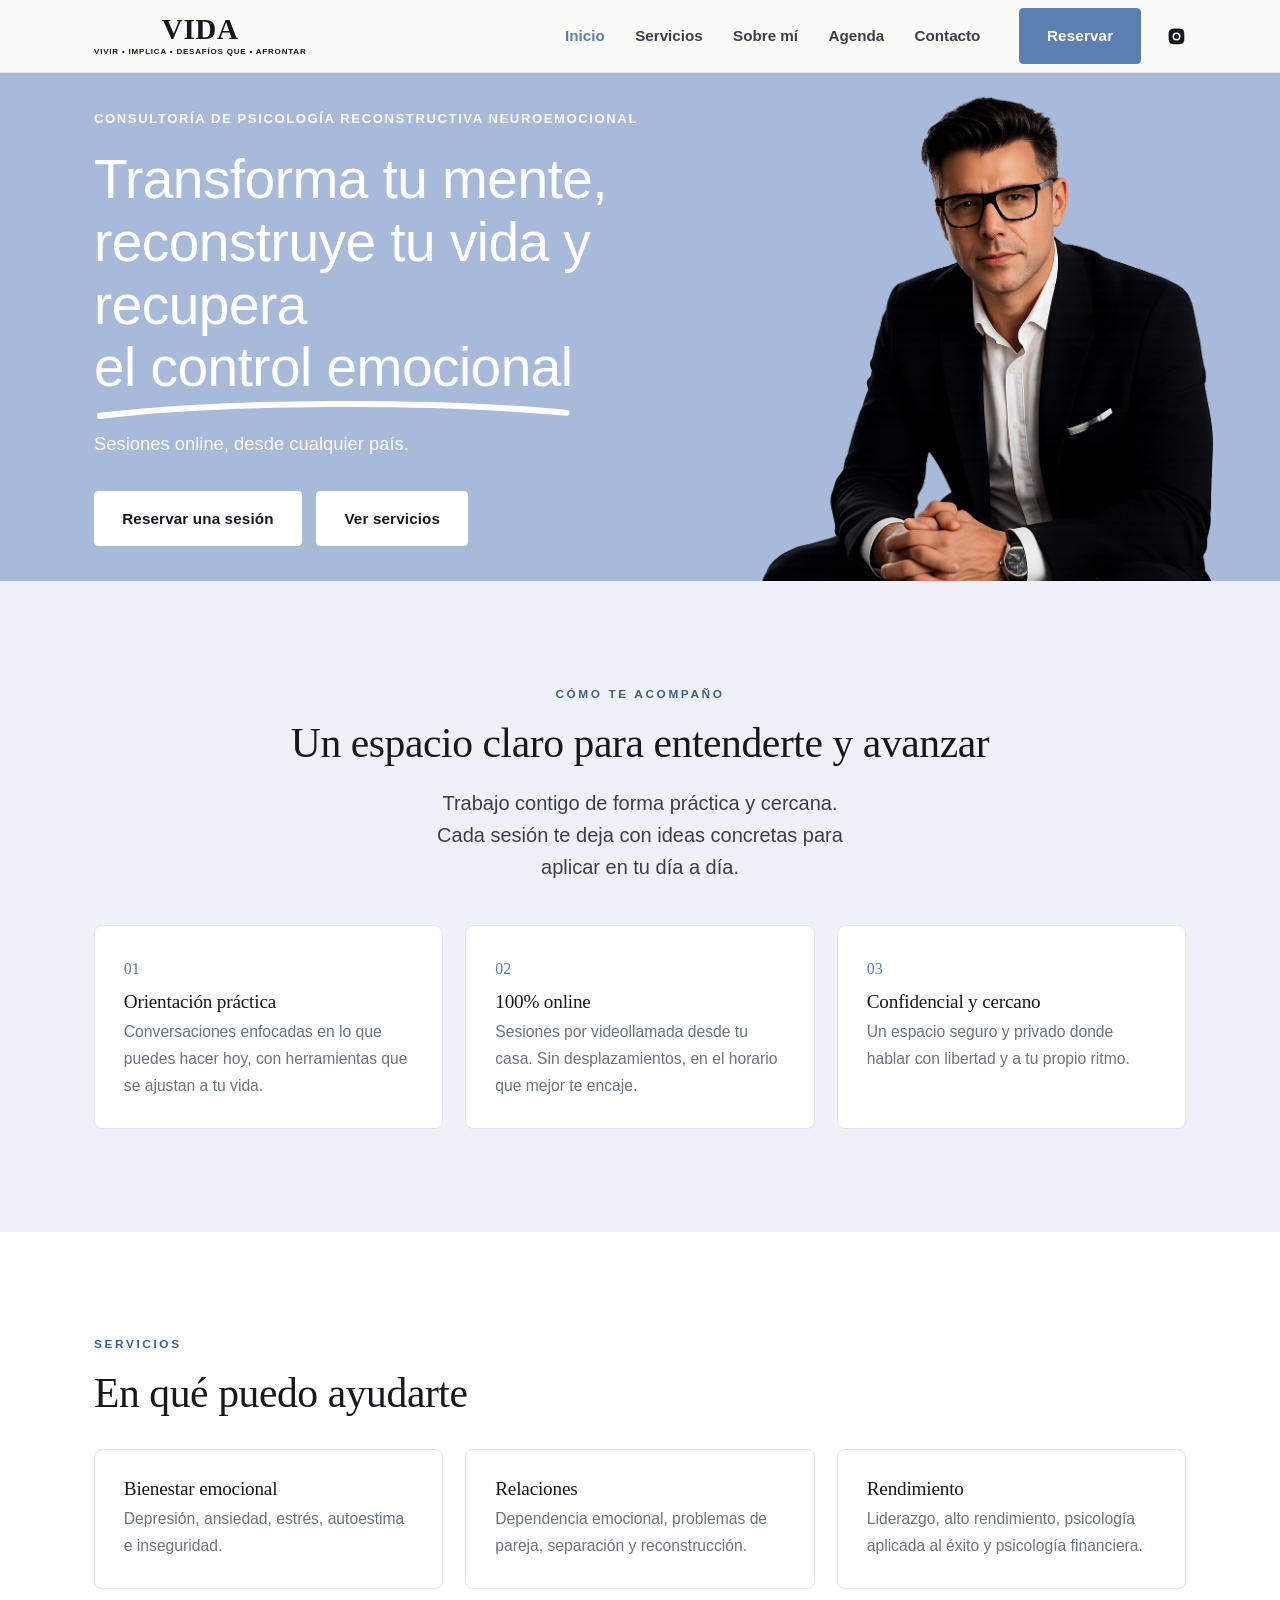
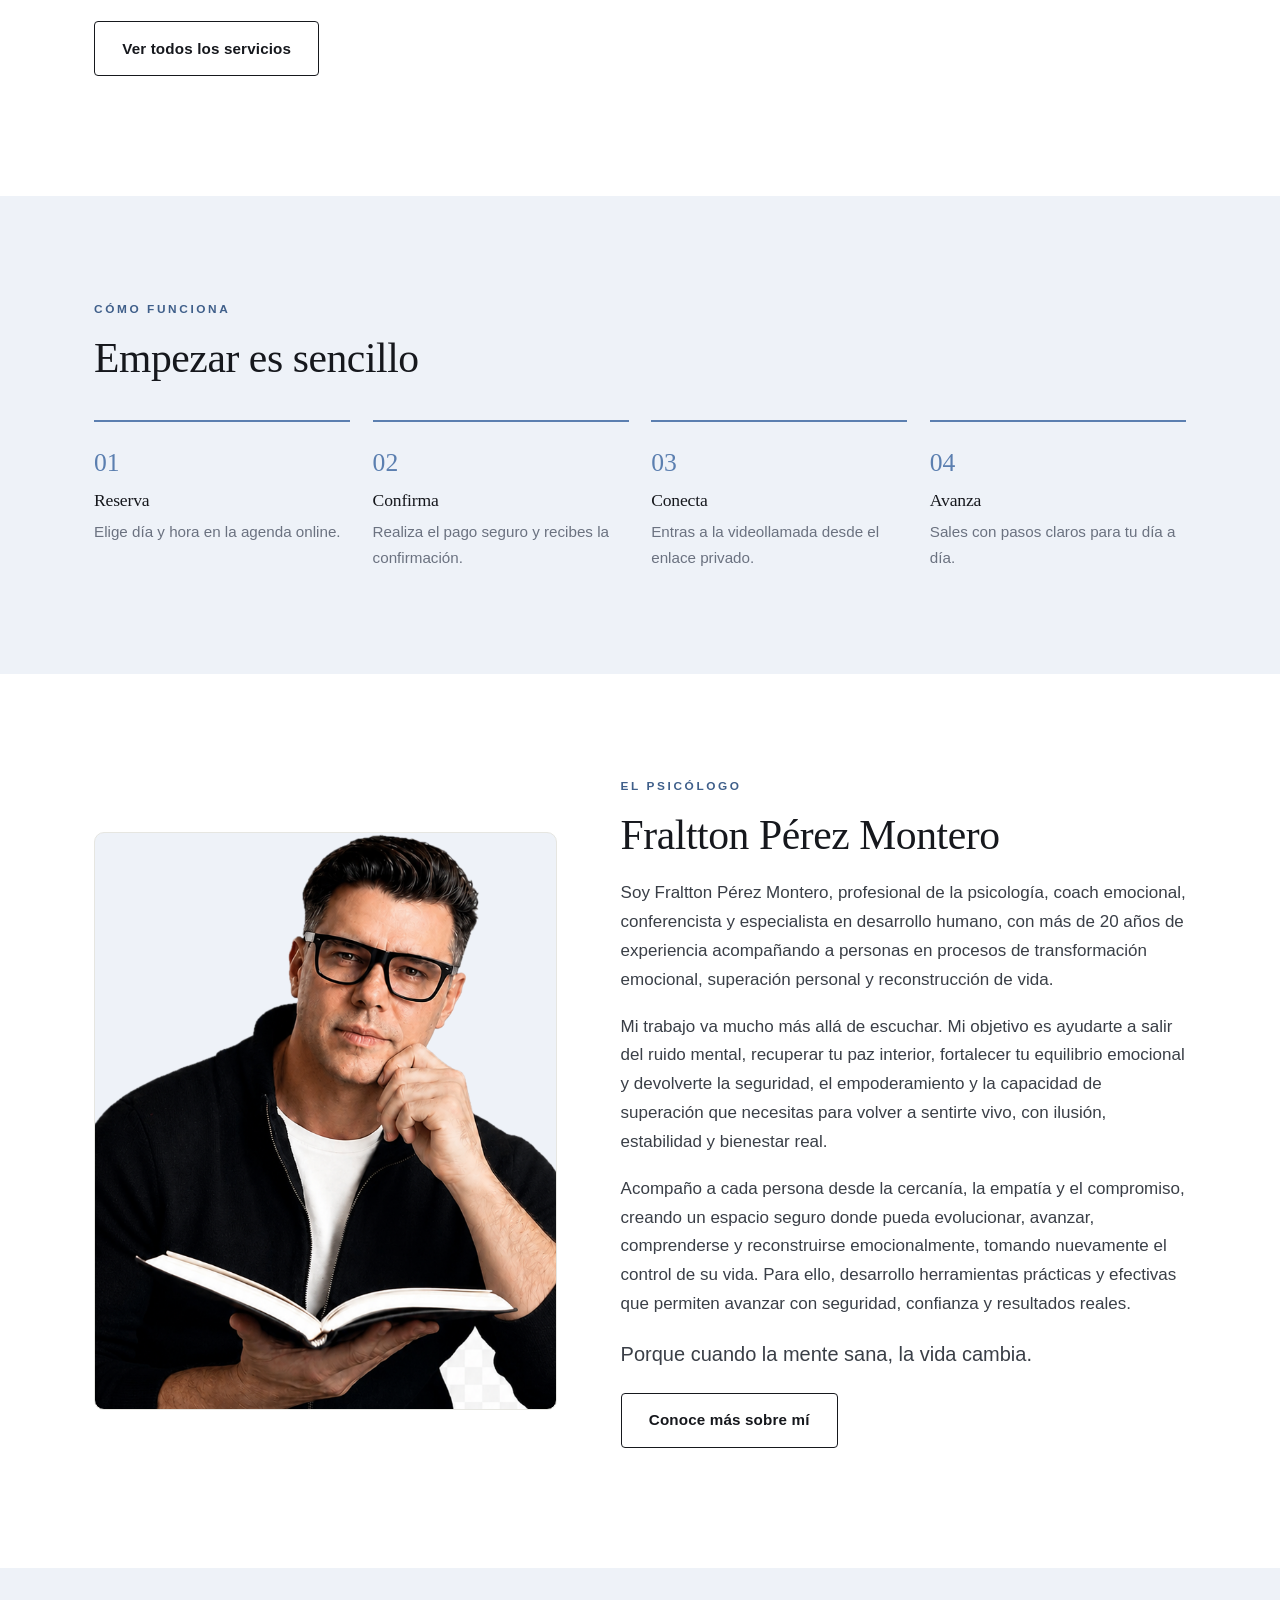
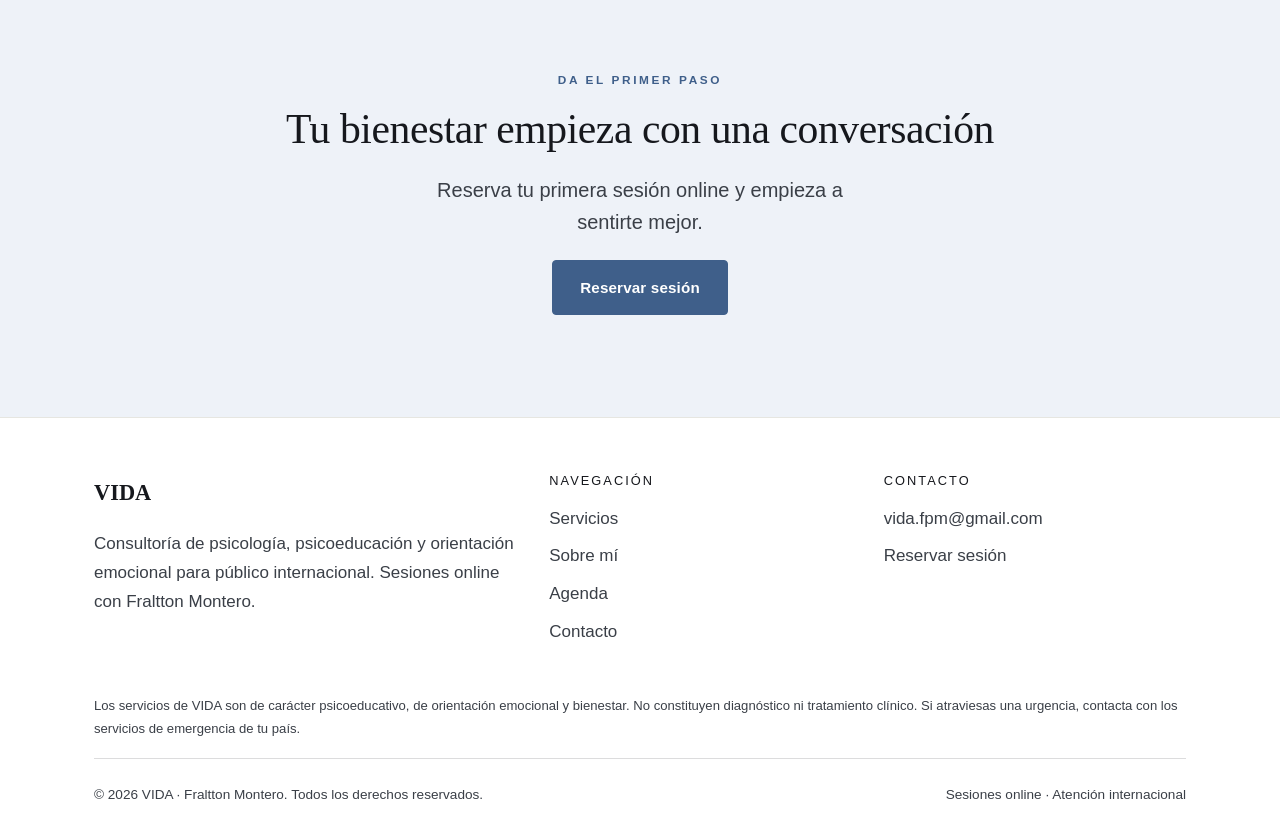
==== commit b1b34e82: "Add files via upload" ====
--- a/index.html
+++ b/index.html
@@ -15,7 +15,7 @@
   <!-- HEADER -->
   <header class="site-header">
     <div class="wrap nav">
-      <a class="brand" href="index.html"><b>VIDA</b><span class="brand-tag">vivir • implica • desafíos que • aceptar</span></a>
+      <a class="brand" href="index.html"><b>VIDA</b><span class="brand-tag">vivir • implica • desafíos que • afrontar</span></a>
       <div class="nav-right">
         <ul class="nav-links">
           <li><a href="index.html" data-nav="inicio">Inicio</a></li>
@@ -26,12 +26,7 @@
           <li class="nav-cta"><a class="btn" href="agenda.html">Reservar</a></li>
         </ul>
         <div class="nav-social">
-          <a href="#" aria-label="TikTok"><svg viewBox="0 0 24 24"><path d="M16.5 3c.3 2.1 1.6 3.7 3.9 4v2.5c-1.4 0-2.7-.4-3.9-1.1v6.4c0 3.2-2.6 5.7-5.8 5.7S5 18 5 14.8s2.6-5.7 5.8-5.7c.3 0 .6 0 .9.1v2.7c-.3-.1-.6-.2-.9-.2-1.7 0-3 1.4-3 3.1s1.3 3.1 3 3.1 3-1.4 3-3.1V3h2.7z"/></svg></a>
-          <a href="#" aria-label="Instagram"><svg viewBox="0 0 24 24"><path d="M12 2c2.7 0 3 0 4.1.1 1.1 0 1.8.2 2.4.5.7.2 1.2.6 1.7 1.1s.9 1 1.1 1.7c.3.6.5 1.3.5 2.4.1 1.1.1 1.4.1 4.1s0 3-.1 4.1c0 1.1-.2 1.8-.5 2.4-.2.7-.6 1.2-1.1 1.7s-1 .9-1.7 1.1c-.6.3-1.3.5-2.4.5-1.1.1-1.4.1-4.1.1s-3 0-4.1-.1c-1.1 0-1.8-.2-2.4-.5-.7-.2-1.2-.6-1.7-1.1s-.9-1-1.1-1.7c-.3-.6-.5-1.3-.5-2.4C2 15 2 14.7 2 12s0-3 .1-4.1c0-1.1.2-1.8.5-2.4.2-.7.6-1.2 1.1-1.7s1-.9 1.7-1.1c.6-.3 1.3-.5 2.4-.5C9 2 9.3 2 12 2zm0 5a5 5 0 100 10 5 5 0 000-10zm0 8.2a3.2 3.2 0 110-6.4 3.2 3.2 0 010 6.4zM17.8 7a1.2 1.2 0 11-2.4 0 1.2 1.2 0 012.4 0z"/></svg></a>
-          <a href="#" aria-label="YouTube"><svg viewBox="0 0 24 24"><path d="M23 12s0-3.2-.4-4.7c-.2-.9-.9-1.5-1.7-1.7C19.3 5.2 12 5.2 12 5.2s-7.3 0-8.9.4c-.8.2-1.5.8-1.7 1.7C1 8.8 1 12 1 12s0 3.2.4 4.7c.2.9.9 1.5 1.7 1.7 1.6.4 8.9.4 8.9.4s7.3 0 8.9-.4c.8-.2 1.5-.8 1.7-1.7.4-1.5.4-4.7.4-4.7zM9.8 15V9l5.2 3-5.2 3z"/></svg></a>
-          <a href="#" aria-label="Facebook"><svg viewBox="0 0 24 24"><path d="M22 12a10 10 0 10-11.6 9.9v-7H7.9V12h2.5V9.8c0-2.5 1.5-3.9 3.8-3.9 1.1 0 2.2.2 2.2.2v2.5h-1.2c-1.2 0-1.6.8-1.6 1.5V12h2.7l-.4 2.9h-2.3v7A10 10 0 0022 12z"/></svg></a>
-          <a href="#" aria-label="X"><svg viewBox="0 0 24 24"><path d="M18.2 2H21l-6.6 7.5L22 22h-6.2l-4.8-6.3L5.5 22H2.7l7-8L2 2h6.3l4.3 5.7L18.2 2zm-2.2 18h1.7L8.1 3.8H6.3L16 20z"/></svg></a>
-          <a href="#" aria-label="LinkedIn"><svg viewBox="0 0 24 24"><path d="M20.4 3H3.6C2.7 3 2 3.7 2 4.6v14.8c0 .9.7 1.6 1.6 1.6h16.8c.9 0 1.6-.7 1.6-1.6V4.6c0-.9-.7-1.6-1.6-1.6zM8 18H5.3V9.7H8V18zM6.6 8.6c-.9 0-1.6-.7-1.6-1.6s.7-1.6 1.6-1.6 1.6.7 1.6 1.6-.7 1.6-1.6 1.6zM18.7 18H16v-4.2c0-1 0-2.3-1.4-2.3s-1.6 1.1-1.6 2.2V18H10.3V9.7H13v1.1h.1c.4-.7 1.3-1.4 2.6-1.4 2.8 0 3.3 1.8 3.3 4.2V18z"/></svg></a>
+          <a href="https://instagram.com/" target="_blank" rel="noopener" aria-label="Instagram"><svg viewBox="0 0 24 24"><path d="M12 2c2.7 0 3 0 4.1.1 1.1 0 1.8.2 2.4.5.7.2 1.2.6 1.7 1.1s.9 1 1.1 1.7c.3.6.5 1.3.5 2.4.1 1.1.1 1.4.1 4.1s0 3-.1 4.1c0 1.1-.2 1.8-.5 2.4-.2.7-.6 1.2-1.1 1.7s-1 .9-1.7 1.1c-.6.3-1.3.5-2.4.5-1.1.1-1.4.1-4.1.1s-3 0-4.1-.1c-1.1 0-1.8-.2-2.4-.5-.7-.2-1.2-.6-1.7-1.1s-.9-1-1.1-1.7c-.3-.6-.5-1.3-.5-2.4C2 15 2 14.7 2 12s0-3 .1-4.1c0-1.1.2-1.8.5-2.4.2-.7.6-1.2 1.1-1.7s1-.9 1.7-1.1c.6-.3 1.3-.5 2.4-.5C9 2 9.3 2 12 2zm0 5a5 5 0 100 10 5 5 0 000-10zm0 8.2a3.2 3.2 0 110-6.4 3.2 3.2 0 010 6.4zM17.8 7a1.2 1.2 0 11-2.4 0 1.2 1.2 0 012.4 0z"/></svg></a>
         </div>
       </div>
       <button class="nav-toggle" aria-label="Abrir menú">☰</button>
@@ -42,11 +37,12 @@
   <section class="hero-feature">
     <div class="wrap">
       <div class="hero-text">
+        <p class="hero-eyebrow">Consultoría de Psicología Reconstructiva Neuroemocional</p>
         <h1>Transforma tu mente, reconstruye tu vida y recupera <span class="hero-underline">el control emocional<svg viewBox="0 0 320 18" preserveAspectRatio="none"><path d="M4 13 C 90 3, 230 3, 316 11"/></svg></span></h1>
-        <p class="hero-sub">Consultoría de psicología, psicoeducación y orientación emocional. Sesiones online, desde cualquier país.</p>
+        <p class="hero-sub">Sesiones online, desde cualquier país.</p>
         <div class="hero-actions">
           <a class="btn btn--light" href="agenda.html">Reservar una sesión</a>
-          <a class="btn btn--ghost" href="servicios.html" style="border-color:#fff;color:#fff">Ver servicios</a>
+          <a class="btn btn--light" href="servicios.html">Ver servicios</a>
         </div>
       </div>
     </div>
@@ -153,7 +149,7 @@
         <div>
           <h4>Contacto</h4>
           <ul>
-            <li><a href="mailto:contacto@enlacecanarias.com">contacto@enlacecanarias.com</a></li>
+            <li><a href="mailto:vida.fpm@gmail.com">vida.fpm@gmail.com</a></li>
             <li><a href="agenda.html">Reservar sesión</a></li>
           </ul>
         </div>
--- a/assets/css/styles.css
+++ b/assets/css/styles.css
@@ -114,9 +114,9 @@
   border-bottom: 1px solid var(--line);
 }
 .nav { display: flex; align-items: center; justify-content: space-between; height: 72px; }
-.brand { display: flex; align-items: baseline; gap: .55rem; font-family: var(--serif); font-size: 1.4rem; color: var(--ink); }
-.brand b { font-weight: 600; letter-spacing: .02em; }
-.brand span { font-size: .72rem; letter-spacing: .26em; text-transform: uppercase; color: var(--muted); font-family: var(--sans); }
+.brand { display: flex !important; flex-direction: column !important; align-items: center; text-align: center; gap: .15rem; font-family: var(--serif); color: var(--ink); line-height: 1; }
+.brand b { display: block; font-weight: 600; letter-spacing: .02em; font-size: 1.82rem; line-height: 1; }
+.brand .brand-tag { display: block; font-size: .5rem; letter-spacing: .1em; text-transform: uppercase; color: var(--ink); font-weight: 800; font-family: var(--sans); line-height: 1.2; }
 .nav-links { display: flex; align-items: center; gap: 1.9rem; list-style: none; margin: 0; padding: 0; }
 .nav-links a { color: var(--ink-soft); font-weight: 600; font-size: .95rem; }
 .nav-links a:hover, .nav-links a.active { color: var(--accent); }
@@ -148,6 +148,7 @@
 .hero-feature .hero-underline { position: relative; display: inline-block; white-space: nowrap; }
 .hero-feature .hero-underline svg { position: absolute; left: 0; bottom: -.45em; width: 100%; height: .5em; }
 .hero-feature .hero-underline svg path { stroke: var(--white); stroke-width: 4; fill: none; stroke-linecap: round; }
+.hero-feature .hero-eyebrow { color: var(--white); font-family: var(--sans); font-weight: 800; text-transform: uppercase; letter-spacing: .12em; font-size: .82rem; margin: 0 0 1.1rem; opacity: .95; }
 .hero-feature .hero-sub { color: var(--white); font-size: 1.15rem; max-width: 40ch; margin: 1.8rem 0 0; opacity: .95; }
 .hero-feature .hero-actions { margin-top: 2rem; }
 .hero-feature .btn--light { border-color: var(--white); }
@@ -226,6 +227,13 @@
 }
 .embed-slot h3 { color: var(--ink); }
 .embed-slot code { background: var(--paper-2); padding: .15rem .45rem; border-radius: 4px; font-size: .9em; color: var(--accent-deep); }
+
+/* Lista de precios ---------------------------------------------------- */
+.price-list { list-style: none; margin: 1rem 0 0; padding: 0; }
+.price-list li { display: flex; justify-content: space-between; align-items: baseline; gap: 1rem; padding: .8rem 0; border-bottom: 1px solid var(--line); }
+.price-list li:last-child { border-bottom: 0; }
+.price-list span { color: var(--ink-soft); }
+.price-list b { font-family: var(--serif); color: var(--accent-deep); font-size: 1.3rem; white-space: nowrap; }
 
 /* FAQ ----------------------------------------------------------------- */
 .faq details { border-bottom: 1px solid var(--line); padding: 1.1rem 0; }
